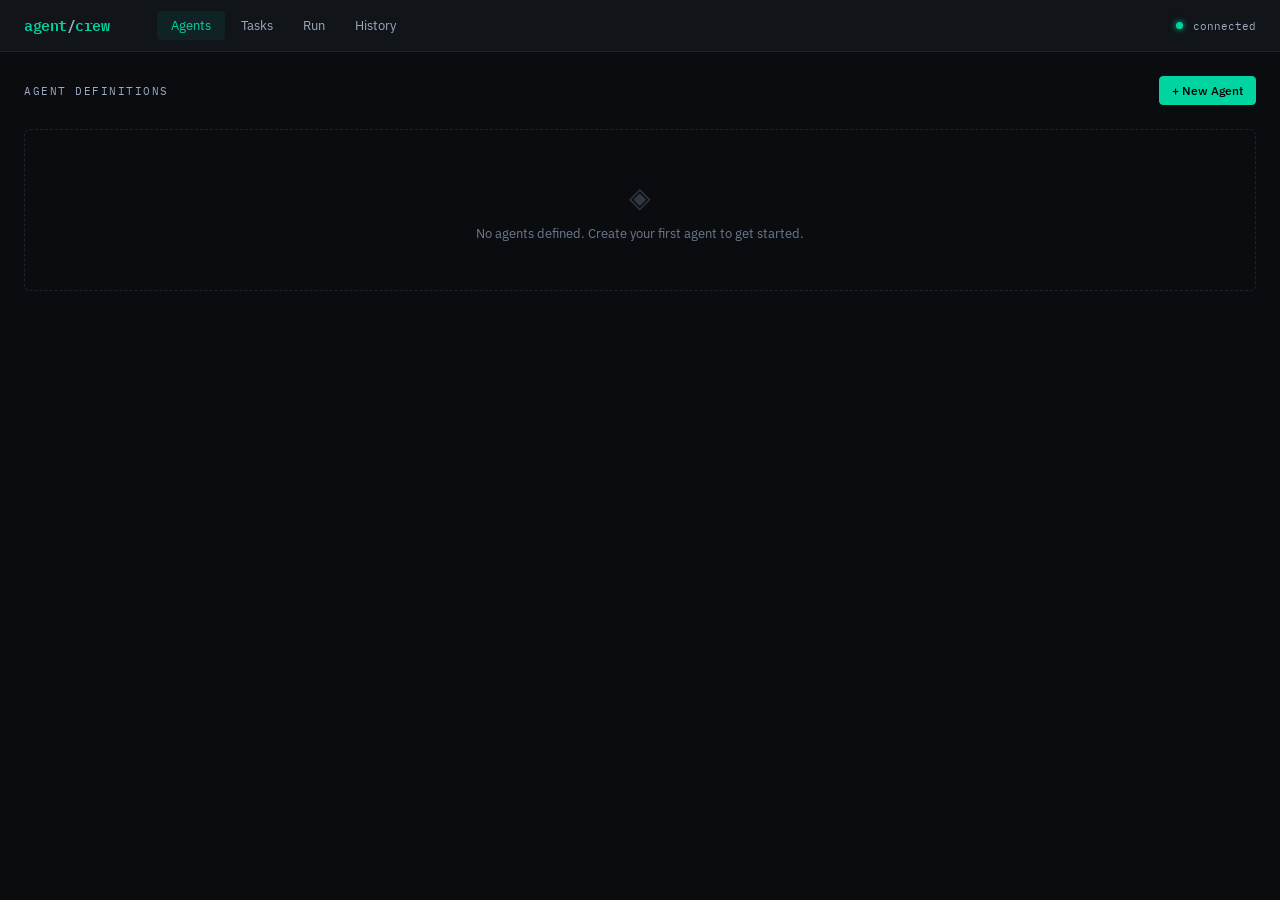
==== frontend/index.html @ 7be00aa1 "Updated process to use orchestrator" ====
<!DOCTYPE html>
<html lang="en">
<head>
<meta charset="UTF-8" />
<meta name="viewport" content="width=device-width, initial-scale=1.0"/>
<title>AgentCrew</title>
<link rel="preconnect" href="https://fonts.googleapis.com">
<link href="https://fonts.googleapis.com/css2?family=IBM+Plex+Mono:wght@400;500;600&family=IBM+Plex+Sans:wght@300;400;500;600&display=swap" rel="stylesheet">
<style>
  :root {
            --bg: #0a0c0f;
    --bg2:      #111419;
    --bg3:      #181c23;
    --border:   #1e242e;
    --border2:  #2a3040;
    --text:     #c8d0dc;
    --text2:    #9baac0;
    --text3:    #6b7a90;
    --accent:   #00d4a0;
    --accent2:  #007a5c;
    --amber:    #f5a623;
    --red:      #e05454;
    --blue:     #4a9eff;
    --mono:     'IBM Plex Mono', monospace;
    --sans:     'IBM Plex Sans', sans-serif;
  }

  * { box-sizing: border-box; margin: 0; padding: 0; }

  body {
    background: var(--bg);
    color: var(--text);
    font-family: var(--sans);
    font-size: 14px;
    min-height: 100vh;
    display: flex;
    flex-direction: column;
  }

  /* ── Header ── */
  header {
    display: flex;
    align-items: center;
    gap: 16px;
    padding: 0 24px;
    height: 52px;
    border-bottom: 1px solid var(--border);
    background: var(--bg2);
    flex-shrink: 0;
  }

  .logo {
    font-family: var(--mono);
    font-size: 15px;
    font-weight: 600;
    color: var(--accent);
    letter-spacing: -0.5px;
  }

  .logo span { color: var(--text2); }

  nav { display: flex; gap: 2px; margin-left: 32px; }

  nav button {
    background: none;
    border: none;
    padding: 6px 14px;
    font-family: var(--sans);
    font-size: 13px;
    color: var(--text2);
    cursor: pointer;
    border-radius: 4px;
    transition: all 0.15s;
  }

  nav button:hover { color: var(--text); background: var(--bg3); }
  nav button.active { color: var(--accent); background: rgba(0,212,160,0.08); }

  .header-right { margin-left: auto; display: flex; align-items: center; gap: 10px; }

  .status-dot {
    width: 7px; height: 7px;
    border-radius: 50%;
    background: var(--accent);
    box-shadow: 0 0 6px var(--accent);
  }

  .api-status { font-family: var(--mono); font-size: 11px; color: var(--text2); }

  /* ── Layout ── */
  main {
    flex: 1;
    display: flex;
    overflow: hidden;
  }

  .panel {
    flex: 1;
    overflow-y: auto;
    padding: 24px;
    display: none;
    flex-direction: column;
    gap: 20px;
  }

  .panel.active { display: flex; }

  /* ── Section headers ── */
  .section-header {
    display: flex;
    align-items: center;
    justify-content: space-between;
    margin-bottom: 4px;
  }

  .section-title {
    font-family: var(--mono);
    font-size: 11px;
    letter-spacing: 1.5px;
    text-transform: uppercase;
    color: var(--text2);
  }

  /* ── Cards ── */
  .card {
    background: var(--bg2);
    border: 1px solid var(--border);
    border-radius: 6px;
    overflow: hidden;
    transition: border-color 0.15s;
  }

  .card:hover { border-color: var(--border2); }

  .card-header {
    display: flex;
    align-items: center;
    padding: 14px 16px;
    gap: 12px;
    border-bottom: 1px solid var(--border);
    background: var(--bg3);
  }

  .card-icon {
    width: 28px; height: 28px;
    border-radius: 4px;
    display: flex; align-items: center; justify-content: center;
    font-size: 13px;
    flex-shrink: 0;
  }

  .card-icon.green { background: rgba(0,212,160,0.1); color: var(--accent); }
  .card-icon.amber { background: rgba(245,166,35,0.1); color: var(--amber); }
  .card-icon.blue  { background: rgba(74,158,255,0.1); color: var(--blue); }

  .card-name {
    font-weight: 500;
    font-size: 14px;
  }

  .card-role {
    font-family: var(--mono);
    font-size: 11px;
    color: var(--text2);
    margin-left: auto;
    background: var(--bg);
    padding: 2px 8px;
    border-radius: 3px;
    border: 1px solid var(--border);
  }

  .card-body { padding: 14px 16px; }

  .field-row {
    display: flex;
    flex-direction: column;
    gap: 4px;
    margin-bottom: 12px;
  }

  .field-row:last-child { margin-bottom: 0; }

  .field-label {
    font-family: var(--mono);
    font-size: 10px;
    letter-spacing: 1px;
    text-transform: uppercase;
    color: var(--text3);
  }

  .field-value {
    color: var(--text2);
    font-size: 13px;
    line-height: 1.5;
  }

  .card-actions {
    display: flex;
    gap: 8px;
    padding: 10px 16px;
    border-top: 1px solid var(--border);
    background: var(--bg);
  }

  /* ── Buttons ── */
  .btn {
    font-family: var(--sans);
    font-size: 12px;
    font-weight: 500;
    padding: 6px 12px;
    border-radius: 4px;
    border: 1px solid transparent;
    cursor: pointer;
    transition: all 0.15s;
    display: flex; align-items: center; gap: 6px;
  }

  .btn-primary {
    background: var(--accent);
    color: #000;
    border-color: var(--accent);
  }

  .btn-primary:hover { background: #00f0b8; border-color: #00f0b8; }

  .btn-ghost {
    background: none;
    color: var(--text2);
    border-color: var(--border2);
  }

  .btn-ghost:hover { color: var(--text); border-color: var(--text3); background: var(--bg3); }

  .btn-danger {
    background: none;
    color: var(--red);
    border-color: transparent;
  }

  .btn-danger:hover { background: rgba(224,84,84,0.1); border-color: var(--red); }

  .btn-run {
    background: linear-gradient(135deg, var(--accent), var(--blue));
    color: #000;
    border: none;
    font-weight: 600;
    font-size: 13px;
    padding: 8px 20px;
  }

  .btn-run:hover { opacity: 0.9; transform: translateY(-1px); box-shadow: 0 4px 16px rgba(0,212,160,0.3); }

  /* ── Modal ── */
  .modal-overlay {
    display: none;
    position: fixed;
    inset: 0;
    background: rgba(0,0,0,0.7);
    z-index: 100;
    align-items: center;
    justify-content: center;
    backdrop-filter: blur(2px);
  }

  .modal-overlay.open { display: flex; }

  .modal {
    background: var(--bg2);
    border: 1px solid var(--border2);
    border-radius: 8px;
    width: 520px;
    max-height: 85vh;
    overflow-y: auto;
    box-shadow: 0 24px 64px rgba(0,0,0,0.6);
    animation: modal-in 0.15s ease;
  }

  @keyframes modal-in {
    from { opacity: 0; transform: translateY(-12px) scale(0.98); }
    to   { opacity: 1; transform: none; }
  }

  .modal-header {
    display: flex; align-items: center; justify-content: space-between;
    padding: 16px 20px;
    border-bottom: 1px solid var(--border);
  }

  .modal-title {
    font-family: var(--mono);
    font-size: 13px;
    font-weight: 600;
    color: var(--accent);
  }

  .modal-close {
    background: none; border: none;
    color: var(--text2); cursor: pointer;
    font-size: 18px; padding: 2px 6px;
    border-radius: 3px; transition: all 0.1s;
  }

  .modal-close:hover { color: var(--text); background: var(--bg3); }

  .modal-body { padding: 20px; display: flex; flex-direction: column; gap: 14px; }

  .modal-footer {
    display: flex; gap: 8px; justify-content: flex-end;
    padding: 14px 20px;
    border-top: 1px solid var(--border);
    background: var(--bg);
  }

  /* ── Form inputs ── */
  .form-group { display: flex; flex-direction: column; gap: 6px; }

  .form-label {
    font-family: var(--mono);
    font-size: 10px;
    letter-spacing: 1px;
    text-transform: uppercase;
    color: var(--text2);
  }

  .form-input, .form-textarea, .form-select {
    background: var(--bg);
    border: 1px solid var(--border2);
    border-radius: 4px;
    padding: 8px 10px;
    color: var(--text);
    font-family: var(--sans);
    font-size: 13px;
    transition: border-color 0.15s;
    outline: none;
  }

  .form-input:focus, .form-textarea:focus, .form-select:focus {
    border-color: var(--accent2);
    box-shadow: 0 0 0 2px rgba(0,212,160,0.1);
  }

  .form-textarea { resize: vertical; min-height: 80px; line-height: 1.5; }

  .form-select option { background: var(--bg2); }

  /* ── Empty state ── */
  .empty {
    text-align: center;
    padding: 48px 24px;
    color: var(--text3);
    font-size: 13px;
    border: 1px dashed var(--border);
    border-radius: 6px;
  }

  .empty-icon { font-size: 28px; margin-bottom: 10px; opacity: 0.4; }

  /* ── Run panel ── */
  .run-config {
    background: var(--bg2);
    border: 1px solid var(--border);
    border-radius: 6px;
    padding: 20px;
  }

  .task-queue { display: flex; flex-direction: column; gap: 8px; margin: 14px 0; }

  .task-queue-item {
    display: flex; align-items: center; gap: 10px;
    padding: 10px 12px;
    background: var(--bg3);
    border: 1px solid var(--border);
    border-radius: 5px;
    cursor: pointer;
    transition: all 0.15s;
    user-select: none;
  }

  .task-queue-item:hover { border-color: var(--border2); }
  .task-queue-item.selected { border-color: var(--accent2); background: rgba(0,212,160,0.05); }

  .task-checkbox {
    width: 16px; height: 16px;
    border: 1px solid var(--border2);
    border-radius: 3px;
    flex-shrink: 0;
    display: flex; align-items: center; justify-content: center;
    font-size: 10px;
    transition: all 0.15s;
  }

  .task-queue-item.selected .task-checkbox {
    background: var(--accent);
    border-color: var(--accent);
    color: #000;
  }

  .task-queue-desc { flex: 1; font-size: 13px; }
  .task-queue-agent { font-family: var(--mono); font-size: 11px; color: var(--text2); }

  /* ── Results ── */
  .run-results { display: flex; flex-direction: column; gap: 12px; }

  .result-card {
    background: var(--bg2);
    border: 1px solid var(--border);
    border-radius: 6px;
    overflow: hidden;
  }

  .result-header {
    display: flex; align-items: center; gap: 10px;
    padding: 10px 14px;
    background: var(--bg3);
    border-bottom: 1px solid var(--border);
  }

  .result-status {
    font-family: var(--mono);
    font-size: 11px;
    padding: 2px 8px;
    border-radius: 3px;
  }

  .status-complete { background: rgba(0,212,160,0.1); color: var(--accent); border: 1px solid var(--accent2); }
  .status-running  { background: rgba(245,166,35,0.1); color: var(--amber); border: 1px solid rgba(245,166,35,0.3); }
  .status-failed   { background: rgba(224,84,84,0.1);  color: var(--red);   border: 1px solid rgba(224,84,84,0.3); }
  .status-pending  { background: var(--bg); color: var(--text3); border: 1px solid var(--border); }

  .result-body {
    padding: 14px;
    font-family: var(--mono);
    font-size: 12px;
    line-height: 1.7;
    color: var(--text2);
    white-space: pre-wrap;
    max-height: 300px;
    overflow-y: auto;
    background: var(--bg);
  }

  /* ── Spinner ── */
  @keyframes spin { to { transform: rotate(360deg); } }
  .spinner {
    width: 14px; height: 14px;
    border: 2px solid var(--border2);
    border-top-color: var(--amber);
    border-radius: 50%;
    animation: spin 0.8s linear infinite;
  }

  /* ── Scrollbar ── */
  ::-webkit-scrollbar { width: 6px; }
  ::-webkit-scrollbar-track { background: transparent; }
  ::-webkit-scrollbar-thumb { background: var(--border2); border-radius: 3px; }
  ::-webkit-scrollbar-thumb:hover { background: var(--text3); }

  /* ── Toast ── */
  #toast {
    position: fixed;
    bottom: 24px; right: 24px;
    background: var(--bg3);
    border: 1px solid var(--border2);
    padding: 10px 16px;
    border-radius: 5px;
    font-size: 13px;
    opacity: 0;
    transform: translateY(8px);
    transition: all 0.2s;
    z-index: 200;
    pointer-events: none;
  }

  #toast.show { opacity: 1; transform: none; }
</style>
</head>
<body>

<header>
  <div class="logo">agent<span>/</span>crew</div>
  <nav>
    <button class="active" onclick="switchTab('agents')">Agents</button>
    <button onclick="switchTab('tasks')">Tasks</button>
    <button onclick="switchTab('run')">Run</button>
    <button onclick="switchTab('history')">History</button>
  </nav>
  <div class="header-right">
    <div class="status-dot"></div>
    <div class="api-status" id="apiStatus">connected</div>
  </div>
</header>

<main>

  <!-- ── AGENTS ── -->
  <div class="panel active" id="panel-agents">
    <div class="section-header">
      <div class="section-title">Agent Definitions</div>
      <button class="btn btn-primary" onclick="openAgentModal()">+ New Agent</button>
    </div>
    <div id="agentsList"></div>
  </div>

  <!-- ── TASKS ── -->
  <div class="panel" id="panel-tasks">
    <div class="section-header">
      <div class="section-title">Task Queue</div>
      <button class="btn btn-primary" onclick="openTaskModal()">+ New Task</button>
    </div>
    <div id="tasksList"></div>
  </div>

  <!-- ── RUN ── -->
  <div class="panel" id="panel-run">
    <div class="section-header">
      <div class="section-title">Execute Crew</div>
    </div>
    <div class="run-config">
      <div class="form-label" style="margin-bottom:10px">Select and order tasks to run</div>
      <div class="task-queue" id="runTaskList"></div>
      <div style="display:flex; gap:10px; align-items:center; margin-top:16px">
        <button class="btn btn-run" onclick="executeRun()">
          ▶ Run Crew
        </button>
        <span style="font-size:12px; color:var(--text2)" id="runTaskCount">0 tasks selected</span>
      </div>
    </div>
    <div>
      <div class="section-title" style="margin-bottom:12px">Live Output</div>
      <div class="run-results" id="runResults">
        <div class="empty">
          <div class="empty-icon">◎</div>
          No run in progress. Select tasks above and click Run.
        </div>
      </div>
    </div>
  </div>

  <!-- ── HISTORY ── -->
  <div class="panel" id="panel-history">
    <div class="section-header">
      <div class="section-title">Run History</div>
      <button class="btn btn-ghost" onclick="loadHistory()">↻ Refresh</button>
    </div>
    <div style="font-family:var(--mono); font-size:11px; color:var(--text3); padding:8px 12px; background:var(--bg2); border:1px solid var(--border); border-radius:4px; margin-bottom:16px">
      ◎ History is stored in <span style="color:var(--text2)">backend/data.json</span> — backend must be running on port 8000.
    </div>
    <div id="historyList"></div>
  </div>

</main>

<!-- ── Agent Modal ── -->
<div class="modal-overlay" id="agentModal">
  <div class="modal">
    <div class="modal-header">
      <div class="modal-title" id="agentModalTitle">// NEW_AGENT</div>
      <button class="modal-close" onclick="closeModal('agentModal')">×</button>
    </div>
    <div class="modal-body">
      <div class="form-group">
        <label class="form-label">Name</label>
        <input class="form-input" id="agentName" placeholder="e.g. Alex" />
      </div>
      <div class="form-group">
        <label class="form-label">Role</label>
        <input class="form-input" id="agentRole" placeholder="e.g. Senior Code Reviewer" />
      </div>
      <div class="form-group">
        <label class="form-label">Goal</label>
        <textarea class="form-textarea" id="agentGoal" placeholder="What is this agent trying to achieve?"></textarea>
      </div>
      <div class="form-group">
        <label class="form-label">Backstory</label>
        <textarea class="form-textarea" id="agentBackstory" placeholder="Background, expertise, personality of this agent..."></textarea>
      </div>
      <div class="form-group">
        <label class="form-label">Model</label>
        <select class="form-select" id="agentModel">
          <optgroup label="── Best for most agents ──">
            <option value="claude-sonnet-4-20250514">claude-sonnet-4  ★ Recommended — best balance of speed &amp; quality</option>
          </optgroup>
          <optgroup label="── High complexity tasks ──">
            <option value="claude-opus-4-20250514">claude-opus-4  — most capable, highest cost (~5× sonnet)</option>
          </optgroup>
          <optgroup label="── Routing / triage / cheap tasks ──">
            <option value="claude-haiku-4-5-20251001">claude-haiku-4.5  ★ Cheapest — great for simple or high-volume agents</option>
          </optgroup>
        </select>
        <div style="font-family:var(--mono); font-size:10px; color:var(--text3); margin-top:5px; line-height:1.6">
          💡 Tip: Use Haiku for routing/triage agents and Sonnet for reasoning agents to cut costs 40–60%.
        </div>
      </div>
    </div>
    <div class="modal-footer">
      <button class="btn btn-ghost" onclick="closeModal('agentModal')">Cancel</button>
      <button class="btn btn-primary" onclick="saveAgent()">Save Agent</button>
    </div>
  </div>
</div>

<!-- ── Task Modal ── -->
<div class="modal-overlay" id="taskModal">
  <div class="modal">
    <div class="modal-header">
      <div class="modal-title">// NEW_TASK</div>
      <button class="modal-close" onclick="closeModal('taskModal')">×</button>
    </div>
    <div class="modal-body">
      <div class="form-group">
        <label class="form-label">Assign to Agent</label>
        <select class="form-select" id="taskAgent"></select>
      </div>
      <div class="form-group">
        <label class="form-label">Task Description</label>
        <textarea class="form-textarea" id="taskDescription" style="min-height:120px"
          placeholder="Describe what this agent should do. Be specific — mention repo names, PR numbers, or any relevant context."></textarea>
      </div>
      <div class="form-group">
        <label class="form-label">Expected Output (optional)</label>
        <input class="form-input" id="taskExpected" placeholder="e.g. A review comment posted on the PR" />
      </div>
    </div>
    <div class="modal-footer">
      <button class="btn btn-ghost" onclick="closeModal('taskModal')">Cancel</button>
      <button class="btn btn-primary" onclick="saveTask()">Add Task</button>
    </div>
  </div>
</div>

<div id="toast"></div>

<script>
const API = 'http://localhost:8000';

let agents = [];
let tasks = [];
let editingAgentId = null;
let selectedRunTasks = new Set();

// ── Init ──────────────────────────────────────────────────────────────────────

async function init() {
  await Promise.all([loadAgents(), loadTasks()]);
  renderAgents();
  renderTasks();
  renderRunPanel();
}

// ── API helpers ───────────────────────────────────────────────────────────────

async function api(path, method = 'GET', body = null) {
  const opts = { method, headers: { 'Content-Type': 'application/json' } };
  if (body) opts.body = JSON.stringify(body);
  const r = await fetch(API + path, opts);
  if (!r.ok) throw new Error(await r.text());
  return r.json();
}

async function loadAgents() {
  try { agents = await api('/agents'); } catch(e) { agents = []; }
}

async function loadTasks() {
  try { tasks = await api('/tasks'); } catch(e) { tasks = []; }
}

// ── Tab switching ─────────────────────────────────────────────────────────────

function switchTab(tab) {
  document.querySelectorAll('.panel').forEach(p => p.classList.remove('active'));
  document.querySelectorAll('nav button').forEach(b => b.classList.remove('active'));
  document.getElementById('panel-' + tab).classList.add('active');
  event.target.classList.add('active');
  if (tab === 'run') renderRunPanel();
  if (tab === 'history') loadHistory();
}

// ── Agents ────────────────────────────────────────────────────────────────────

const ICONS = ['◈', '◇', '◉', '◎', '◆', '◐'];
const COLORS = ['green', 'amber', 'blue', 'green', 'amber', 'blue'];

function renderAgents() {
  const el = document.getElementById('agentsList');
  if (!agents.length) {
    el.innerHTML = `<div class="empty"><div class="empty-icon">◈</div>No agents defined. Create your first agent to get started.</div>`;
    return;
  }
  el.innerHTML = agents.map((a, i) => `
    <div class="card" style="margin-bottom:10px">
      <div class="card-header">
        <div class="card-icon ${COLORS[i % COLORS.length]}">${ICONS[i % ICONS.length]}</div>
        <div class="card-name">${esc(a.name)}</div>
        <div class="card-role">${esc(a.role)}</div>
      </div>
      <div class="card-body">
        <div class="field-row">
          <div class="field-label">Goal</div>
          <div class="field-value">${esc(a.goal)}</div>
        </div>
        <div class="field-row">
          <div class="field-label">Backstory</div>
          <div class="field-value">${esc(a.backstory)}</div>
        </div>
        <div class="field-row">
          <div class="field-label">Model</div>
          <div class="field-value" style="font-family:var(--mono); font-size:12px; color:var(--blue)">${esc(a.model)}</div>
        </div>
      </div>
      <div class="card-actions">
        <button class="btn btn-ghost" onclick="openAgentModal('${a.id}')">✎ Edit</button>
        <button class="btn btn-danger" onclick="deleteAgent('${a.id}')">✕ Delete</button>
      </div>
    </div>
  `).join('');
}

function openAgentModal(id = null) {
  editingAgentId = id;
  const modal = document.getElementById('agentModal');
  document.getElementById('agentModalTitle').textContent = id ? '// EDIT_AGENT' : '// NEW_AGENT';

  if (id) {
    const a = agents.find(x => x.id === id);
    document.getElementById('agentName').value = a.name;
    document.getElementById('agentRole').value = a.role;
    document.getElementById('agentGoal').value = a.goal;
    document.getElementById('agentBackstory').value = a.backstory;
    document.getElementById('agentModel').value = a.model;
  } else {
    ['agentName','agentRole','agentGoal','agentBackstory'].forEach(id => document.getElementById(id).value = '');
    document.getElementById('agentModel').value = 'claude-sonnet-4-20250514';
  }

  modal.classList.add('open');
}

async function saveAgent() {
  const data = {
    name: document.getElementById('agentName').value.trim(),
    role: document.getElementById('agentRole').value.trim(),
    goal: document.getElementById('agentGoal').value.trim(),
    backstory: document.getElementById('agentBackstory').value.trim(),
    model: document.getElementById('agentModel').value,
  };

  if (!data.name || !data.role) return toast('Name and role are required');

  try {
    if (editingAgentId) {
      await api('/agents/' + editingAgentId, 'PUT', data);
      toast('Agent updated');
    } else {
      await api('/agents', 'POST', data);
      toast('Agent created');
    }
    await loadAgents();
    renderAgents();
    closeModal('agentModal');
  } catch(e) { toast('Error: ' + e.message); }
}

async function deleteAgent(id) {
  if (!confirm('Delete this agent?')) return;
  await api('/agents/' + id, 'DELETE');
  await loadAgents();
  renderAgents();
  toast('Agent deleted');
}

// ── Tasks ─────────────────────────────────────────────────────────────────────

function renderTasks() {
  const el = document.getElementById('tasksList');
  if (!tasks.length) {
    el.innerHTML = `<div class="empty"><div class="empty-icon">◎</div>No tasks yet. Add a task and assign it to an agent.</div>`;
    return;
  }
  el.innerHTML = tasks.map(t => {
    const agent = agents.find(a => a.id === t.agent_id);
    const statusClass = `status-${t.status}`;
    return `
      <div class="card" style="margin-bottom:10px">
        <div class="card-header">
          <div class="card-icon amber">◎</div>
          <div style="flex:1; font-size:13px; line-height:1.4">${esc(t.description.slice(0, 80))}${t.description.length > 80 ? '…' : ''}</div>
          <div class="result-status ${statusClass}">${t.status}</div>
        </div>
        <div class="card-body">
          <div class="field-row">
            <div class="field-label">Assigned to</div>
            <div class="field-value">${agent ? esc(agent.name) + ' · ' + esc(agent.role) : '<span style="color:var(--red)">Unknown agent</span>'}</div>
          </div>
          ${t.expected_output ? `
          <div class="field-row">
            <div class="field-label">Expected output</div>
            <div class="field-value">${esc(t.expected_output)}</div>
          </div>` : ''}
          ${t.result ? `
          <div class="field-row">
            <div class="field-label">Last result</div>
            <div class="field-value" style="font-family:var(--mono); font-size:11px; color:var(--text2); max-height:80px; overflow:hidden">${esc(t.result.slice(0,300))}…</div>
          </div>` : ''}
        </div>
        <div class="card-actions">
          <button class="btn btn-danger" onclick="deleteTask('${t.id}')">✕ Remove</button>
        </div>
      </div>
    `;
  }).join('');
}

function openTaskModal() {
  const sel = document.getElementById('taskAgent');
  sel.innerHTML = agents.map(a => `<option value="${a.id}">${esc(a.name)} — ${esc(a.role)}</option>`).join('');
  if (!agents.length) return toast('Create at least one agent first');
  ['taskDescription','taskExpected'].forEach(id => document.getElementById(id).value = '');
  document.getElementById('taskModal').classList.add('open');
}

async function saveTask() {
  const data = {
    description: document.getElementById('taskDescription').value.trim(),
    agent_id: document.getElementById('taskAgent').value,
    expected_output: document.getElementById('taskExpected').value.trim(),
  };
  if (!data.description) return toast('Task description is required');

  try {
    await api('/tasks', 'POST', data);
    await loadTasks();
    renderTasks();
    closeModal('taskModal');
    toast('Task added');
  } catch(e) { toast('Error: ' + e.message); }
}

async function deleteTask(id) {
  await api('/tasks/' + id, 'DELETE');
  await loadTasks();
  renderTasks();
  selectedRunTasks.delete(id);
  renderRunPanel();
  toast('Task removed');
}

// ── Run ───────────────────────────────────────────────────────────────────────

function renderRunPanel() {
  const el = document.getElementById('runTaskList');
  if (!tasks.length) {
    el.innerHTML = `<div style="color:var(--text3); font-size:13px; padding:8px 0">No tasks defined. Go to the Tasks tab to add some.</div>`;
    updateRunCount();
    return;
  }
  el.innerHTML = tasks.map(t => {
    const agent = agents.find(a => a.id === t.agent_id);
    const sel = selectedRunTasks.has(t.id);
    return `
      <div class="task-queue-item ${sel ? 'selected' : ''}" onclick="toggleRunTask('${t.id}')">
        <div class="task-checkbox">${sel ? '✓' : ''}</div>
        <div class="task-queue-desc">${esc(t.description.slice(0, 70))}${t.description.length > 70 ? '…' : ''}</div>
        <div class="task-queue-agent">${agent ? esc(agent.name) : '?'}</div>
      </div>
    `;
  }).join('');
  updateRunCount();
}

function toggleRunTask(id) {
  if (selectedRunTasks.has(id)) selectedRunTasks.delete(id);
  else selectedRunTasks.add(id);
  renderRunPanel();
}

function updateRunCount() {
  document.getElementById('runTaskCount').textContent = `${selectedRunTasks.size} task${selectedRunTasks.size !== 1 ? 's' : ''} selected`;
}

async function executeRun() {
  const ids = [...selectedRunTasks];
  if (!ids.length) return toast('Select at least one task');

  const resultsEl = document.getElementById('runResults');
  resultsEl.innerHTML = ids.map(id => {
    const t = tasks.find(x => x.id === id);
    const agent = t ? agents.find(a => a.id === t.agent_id) : null;
    return `
      <div class="result-card" id="result-${id}">
        <div class="result-header">
          <div class="spinner"></div>
          <div style="font-size:13px">${t ? esc(t.description.slice(0,60)) : id}</div>
          <div style="margin-left:auto; font-family:var(--mono); font-size:11px; color:var(--text2)">${agent ? esc(agent.name) : ''}</div>
          <div class="result-status status-running">running</div>
        </div>
        <div class="result-body">Waiting for agent output...</div>
      </div>
    `;
  }).join('');

  try {
    const result = await api('/runs', 'POST', { task_ids: ids });
    for (const r of result.results) {
      updateResultCard(r);
    }
    await loadTasks();
    renderTasks();
    toast('Run complete');
  } catch(e) {
    resultsEl.innerHTML = `<div class="empty" style="color:var(--red)">Run failed: ${esc(e.message)}</div>`;
    toast('Run failed');
  }
}

function updateResultCard(result) {
  const card = document.getElementById('result-' + result.id);
  if (!card) return;
  const statusClass = `status-${result.status}`;
  card.querySelector('.result-header').innerHTML = `
    <div style="font-size:13px; flex:1">${esc((tasks.find(t=>t.id===result.id)||{description:result.id}).description.slice(0,60))}</div>
    <div class="result-status ${statusClass}">${result.status}</div>
  `;
  card.querySelector('.result-body').textContent = result.result || '(no output)';
}

// ── History ───────────────────────────────────────────────────────────────────

async function loadHistory() {
  try {
    const runs = await api('/runs');
    const el = document.getElementById('historyList');
    if (!runs.length) {
      el.innerHTML = `<div class="empty"><div class="empty-icon">◇</div>No runs yet.</div>`;
      return;
    }
    el.innerHTML = [...runs].reverse().map(run => `
      <div class="card" style="margin-bottom:12px">
        <div class="card-header">
          <div class="card-icon blue">◆</div>
          <div style="font-family:var(--mono); font-size:12px; color:var(--text2)">${run.id.slice(0,8)}</div>
          <div class="result-status status-${run.status}" style="margin-left:auto">${run.status}</div>
        </div>
        <div class="card-body">
          ${(run.results||[]).map(r => `
            <div style="margin-bottom:10px; padding-bottom:10px; border-bottom:1px solid var(--border)">
              <div style="display:flex; gap:8px; align-items:center; margin-bottom:6px">
                <div class="result-status status-${r.status}">${r.status}</div>
                <div style="font-size:12px; color:var(--text2)">${esc(r.description ? r.description.slice(0,60) : r.id)}</div>
              </div>
              ${r.result ? `<div style="font-family:var(--mono); font-size:11px; color:var(--text3); white-space:pre-wrap; max-height:100px; overflow:hidden">${esc(r.result.slice(0,400))}</div>` : ''}
            </div>
          `).join('')}
        </div>
      </div>
    `).join('');
  } catch(e) {
    document.getElementById('historyList').innerHTML = `<div class="empty" style="color:var(--red)">Could not reach backend — is <span style="font-family:var(--mono)">uvicorn</span> running on port 8000?</div>`;
  }
}

// ── Utilities ─────────────────────────────────────────────────────────────────

function closeModal(id) {
  document.getElementById(id).classList.remove('open');
}

function esc(s) {
  return String(s||'').replace(/&/g,'&amp;').replace(/</g,'&lt;').replace(/>/g,'&gt;');
}

let toastTimer;
function toast(msg) {
  const el = document.getElementById('toast');
  el.textContent = msg;
  el.classList.add('show');
  clearTimeout(toastTimer);
  toastTimer = setTimeout(() => el.classList.remove('show'), 2500);
}

// close modals on overlay click
document.querySelectorAll('.modal-overlay').forEach(o =>
  o.addEventListener('click', e => { if (e.target === o) o.classList.remove('open'); })
);

init();
</script>
</body>
</html>
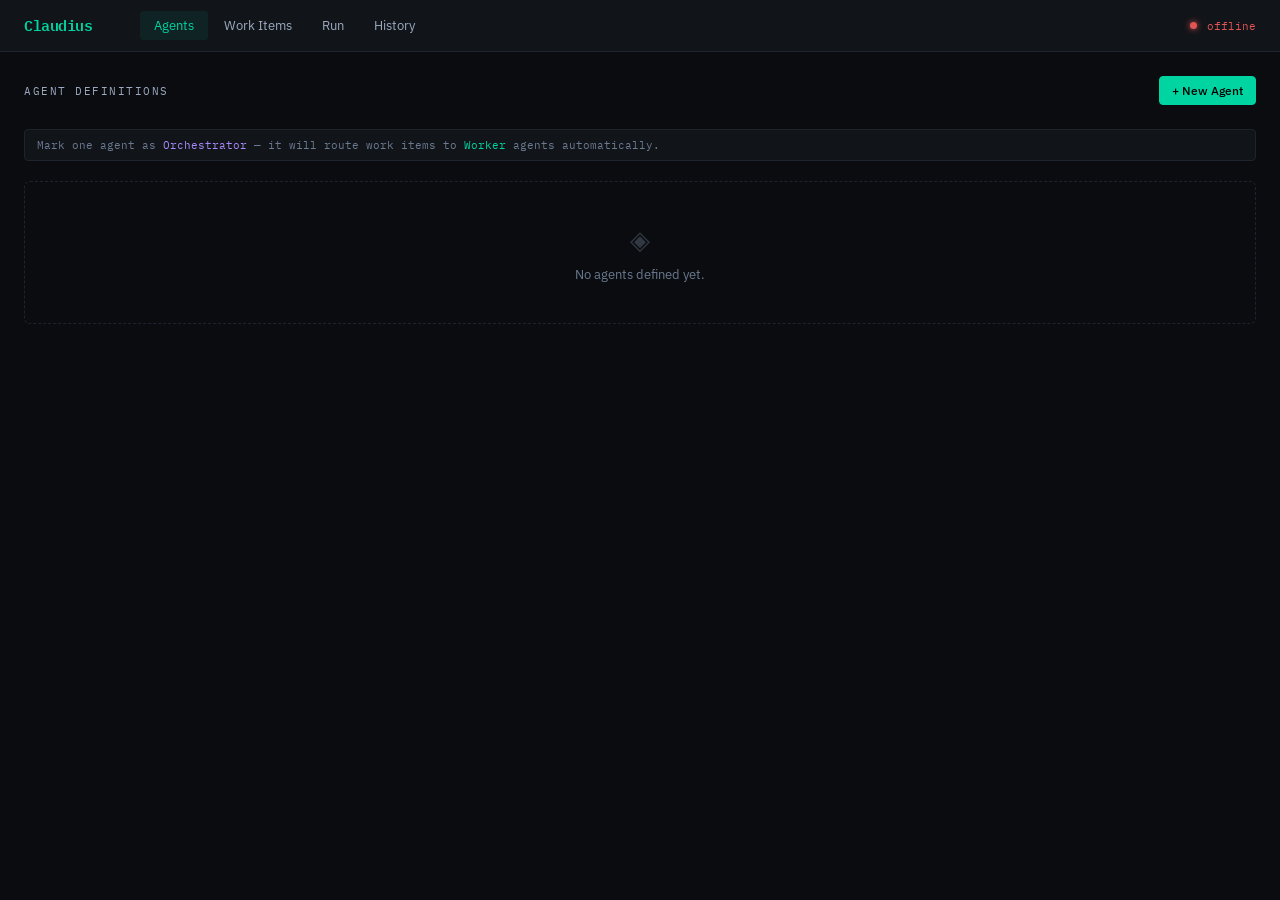
==== commit d717597d: "Orchestrator and status functionality." ====
--- a/frontend/index.html
+++ b/frontend/index.html
@@ -1,989 +1,1345 @@
 <!DOCTYPE html>
 <html lang="en">
 <head>
-<meta charset="UTF-8" />
-<meta name="viewport" content="width=device-width, initial-scale=1.0"/>
-<title>AgentCrew</title>
-<link rel="preconnect" href="https://fonts.googleapis.com">
-<link href="https://fonts.googleapis.com/css2?family=IBM+Plex+Mono:wght@400;500;600&family=IBM+Plex+Sans:wght@300;400;500;600&display=swap" rel="stylesheet">
-<style>
-  :root {
+    <meta charset="UTF-8" />
+    <meta name="viewport" content="width=device-width, initial-scale=1.0" />
+    <title>Cladius</title>
+    <link rel="preconnect" href="https://fonts.googleapis.com">
+    <link href="https://fonts.googleapis.com/css2?family=IBM+Plex+Mono:wght@400;500;600&family=IBM+Plex+Sans:wght@300;400;500;600&display=swap" rel="stylesheet">
+    <style>
+        :root {
             --bg: #0a0c0f;
-    --bg2:      #111419;
-    --bg3:      #181c23;
-    --border:   #1e242e;
-    --border2:  #2a3040;
-    --text:     #c8d0dc;
-    --text2:    #9baac0;
-    --text3:    #6b7a90;
-    --accent:   #00d4a0;
-    --accent2:  #007a5c;
-    --amber:    #f5a623;
-    --red:      #e05454;
-    --blue:     #4a9eff;
-    --mono:     'IBM Plex Mono', monospace;
-    --sans:     'IBM Plex Sans', sans-serif;
-  }
-
-  * { box-sizing: border-box; margin: 0; padding: 0; }
-
-  body {
-    background: var(--bg);
-    color: var(--text);
-    font-family: var(--sans);
-    font-size: 14px;
-    min-height: 100vh;
-    display: flex;
-    flex-direction: column;
-  }
-
-  /* ── Header ── */
-  header {
-    display: flex;
-    align-items: center;
-    gap: 16px;
-    padding: 0 24px;
-    height: 52px;
-    border-bottom: 1px solid var(--border);
-    background: var(--bg2);
-    flex-shrink: 0;
-  }
-
-  .logo {
-    font-family: var(--mono);
-    font-size: 15px;
-    font-weight: 600;
-    color: var(--accent);
-    letter-spacing: -0.5px;
-  }
-
-  .logo span { color: var(--text2); }
-
-  nav { display: flex; gap: 2px; margin-left: 32px; }
-
-  nav button {
-    background: none;
-    border: none;
-    padding: 6px 14px;
-    font-family: var(--sans);
-    font-size: 13px;
-    color: var(--text2);
-    cursor: pointer;
-    border-radius: 4px;
-    transition: all 0.15s;
-  }
-
-  nav button:hover { color: var(--text); background: var(--bg3); }
-  nav button.active { color: var(--accent); background: rgba(0,212,160,0.08); }
-
-  .header-right { margin-left: auto; display: flex; align-items: center; gap: 10px; }
-
-  .status-dot {
-    width: 7px; height: 7px;
-    border-radius: 50%;
-    background: var(--accent);
-    box-shadow: 0 0 6px var(--accent);
-  }
-
-  .api-status { font-family: var(--mono); font-size: 11px; color: var(--text2); }
-
-  /* ── Layout ── */
-  main {
-    flex: 1;
-    display: flex;
-    overflow: hidden;
-  }
-
-  .panel {
-    flex: 1;
-    overflow-y: auto;
-    padding: 24px;
-    display: none;
-    flex-direction: column;
-    gap: 20px;
-  }
-
-  .panel.active { display: flex; }
-
-  /* ── Section headers ── */
-  .section-header {
-    display: flex;
-    align-items: center;
-    justify-content: space-between;
-    margin-bottom: 4px;
-  }
-
-  .section-title {
-    font-family: var(--mono);
-    font-size: 11px;
-    letter-spacing: 1.5px;
-    text-transform: uppercase;
-    color: var(--text2);
-  }
-
-  /* ── Cards ── */
-  .card {
-    background: var(--bg2);
-    border: 1px solid var(--border);
-    border-radius: 6px;
-    overflow: hidden;
-    transition: border-color 0.15s;
-  }
-
-  .card:hover { border-color: var(--border2); }
-
-  .card-header {
-    display: flex;
-    align-items: center;
-    padding: 14px 16px;
-    gap: 12px;
-    border-bottom: 1px solid var(--border);
-    background: var(--bg3);
-  }
-
-  .card-icon {
-    width: 28px; height: 28px;
-    border-radius: 4px;
-    display: flex; align-items: center; justify-content: center;
-    font-size: 13px;
-    flex-shrink: 0;
-  }
-
-  .card-icon.green { background: rgba(0,212,160,0.1); color: var(--accent); }
-  .card-icon.amber { background: rgba(245,166,35,0.1); color: var(--amber); }
-  .card-icon.blue  { background: rgba(74,158,255,0.1); color: var(--blue); }
-
-  .card-name {
-    font-weight: 500;
-    font-size: 14px;
-  }
-
-  .card-role {
-    font-family: var(--mono);
-    font-size: 11px;
-    color: var(--text2);
-    margin-left: auto;
-    background: var(--bg);
-    padding: 2px 8px;
-    border-radius: 3px;
-    border: 1px solid var(--border);
-  }
-
-  .card-body { padding: 14px 16px; }
-
-  .field-row {
-    display: flex;
-    flex-direction: column;
-    gap: 4px;
-    margin-bottom: 12px;
-  }
-
-  .field-row:last-child { margin-bottom: 0; }
-
-  .field-label {
-    font-family: var(--mono);
-    font-size: 10px;
-    letter-spacing: 1px;
-    text-transform: uppercase;
-    color: var(--text3);
-  }
-
-  .field-value {
-    color: var(--text2);
-    font-size: 13px;
-    line-height: 1.5;
-  }
-
-  .card-actions {
-    display: flex;
-    gap: 8px;
-    padding: 10px 16px;
-    border-top: 1px solid var(--border);
-    background: var(--bg);
-  }
-
-  /* ── Buttons ── */
-  .btn {
-    font-family: var(--sans);
-    font-size: 12px;
-    font-weight: 500;
-    padding: 6px 12px;
-    border-radius: 4px;
-    border: 1px solid transparent;
-    cursor: pointer;
-    transition: all 0.15s;
-    display: flex; align-items: center; gap: 6px;
-  }
-
-  .btn-primary {
-    background: var(--accent);
-    color: #000;
-    border-color: var(--accent);
-  }
-
-  .btn-primary:hover { background: #00f0b8; border-color: #00f0b8; }
-
-  .btn-ghost {
-    background: none;
-    color: var(--text2);
-    border-color: var(--border2);
-  }
-
-  .btn-ghost:hover { color: var(--text); border-color: var(--text3); background: var(--bg3); }
-
-  .btn-danger {
-    background: none;
-    color: var(--red);
-    border-color: transparent;
-  }
-
-  .btn-danger:hover { background: rgba(224,84,84,0.1); border-color: var(--red); }
-
-  .btn-run {
-    background: linear-gradient(135deg, var(--accent), var(--blue));
-    color: #000;
-    border: none;
-    font-weight: 600;
-    font-size: 13px;
-    padding: 8px 20px;
-  }
-
-  .btn-run:hover { opacity: 0.9; transform: translateY(-1px); box-shadow: 0 4px 16px rgba(0,212,160,0.3); }
-
-  /* ── Modal ── */
-  .modal-overlay {
-    display: none;
-    position: fixed;
-    inset: 0;
-    background: rgba(0,0,0,0.7);
-    z-index: 100;
-    align-items: center;
-    justify-content: center;
-    backdrop-filter: blur(2px);
-  }
-
-  .modal-overlay.open { display: flex; }
-
-  .modal {
-    background: var(--bg2);
-    border: 1px solid var(--border2);
-    border-radius: 8px;
-    width: 520px;
-    max-height: 85vh;
-    overflow-y: auto;
-    box-shadow: 0 24px 64px rgba(0,0,0,0.6);
-    animation: modal-in 0.15s ease;
-  }
-
-  @keyframes modal-in {
-    from { opacity: 0; transform: translateY(-12px) scale(0.98); }
-    to   { opacity: 1; transform: none; }
-  }
-
-  .modal-header {
-    display: flex; align-items: center; justify-content: space-between;
-    padding: 16px 20px;
-    border-bottom: 1px solid var(--border);
-  }
-
-  .modal-title {
-    font-family: var(--mono);
-    font-size: 13px;
-    font-weight: 600;
-    color: var(--accent);
-  }
-
-  .modal-close {
-    background: none; border: none;
-    color: var(--text2); cursor: pointer;
-    font-size: 18px; padding: 2px 6px;
-    border-radius: 3px; transition: all 0.1s;
-  }
-
-  .modal-close:hover { color: var(--text); background: var(--bg3); }
-
-  .modal-body { padding: 20px; display: flex; flex-direction: column; gap: 14px; }
-
-  .modal-footer {
-    display: flex; gap: 8px; justify-content: flex-end;
-    padding: 14px 20px;
-    border-top: 1px solid var(--border);
-    background: var(--bg);
-  }
-
-  /* ── Form inputs ── */
-  .form-group { display: flex; flex-direction: column; gap: 6px; }
-
-  .form-label {
-    font-family: var(--mono);
-    font-size: 10px;
-    letter-spacing: 1px;
-    text-transform: uppercase;
-    color: var(--text2);
-  }
-
-  .form-input, .form-textarea, .form-select {
-    background: var(--bg);
-    border: 1px solid var(--border2);
-    border-radius: 4px;
-    padding: 8px 10px;
-    color: var(--text);
-    font-family: var(--sans);
-    font-size: 13px;
-    transition: border-color 0.15s;
-    outline: none;
-  }
-
-  .form-input:focus, .form-textarea:focus, .form-select:focus {
-    border-color: var(--accent2);
-    box-shadow: 0 0 0 2px rgba(0,212,160,0.1);
-  }
-
-  .form-textarea { resize: vertical; min-height: 80px; line-height: 1.5; }
-
-  .form-select option { background: var(--bg2); }
-
-  /* ── Empty state ── */
-  .empty {
-    text-align: center;
-    padding: 48px 24px;
-    color: var(--text3);
-    font-size: 13px;
-    border: 1px dashed var(--border);
-    border-radius: 6px;
-  }
-
-  .empty-icon { font-size: 28px; margin-bottom: 10px; opacity: 0.4; }
-
-  /* ── Run panel ── */
-  .run-config {
-    background: var(--bg2);
-    border: 1px solid var(--border);
-    border-radius: 6px;
-    padding: 20px;
-  }
-
-  .task-queue { display: flex; flex-direction: column; gap: 8px; margin: 14px 0; }
-
-  .task-queue-item {
-    display: flex; align-items: center; gap: 10px;
-    padding: 10px 12px;
-    background: var(--bg3);
-    border: 1px solid var(--border);
-    border-radius: 5px;
-    cursor: pointer;
-    transition: all 0.15s;
-    user-select: none;
-  }
-
-  .task-queue-item:hover { border-color: var(--border2); }
-  .task-queue-item.selected { border-color: var(--accent2); background: rgba(0,212,160,0.05); }
-
-  .task-checkbox {
-    width: 16px; height: 16px;
-    border: 1px solid var(--border2);
-    border-radius: 3px;
-    flex-shrink: 0;
-    display: flex; align-items: center; justify-content: center;
-    font-size: 10px;
-    transition: all 0.15s;
-  }
-
-  .task-queue-item.selected .task-checkbox {
-    background: var(--accent);
-    border-color: var(--accent);
-    color: #000;
-  }
-
-  .task-queue-desc { flex: 1; font-size: 13px; }
-  .task-queue-agent { font-family: var(--mono); font-size: 11px; color: var(--text2); }
-
-  /* ── Results ── */
-  .run-results { display: flex; flex-direction: column; gap: 12px; }
-
-  .result-card {
-    background: var(--bg2);
-    border: 1px solid var(--border);
-    border-radius: 6px;
-    overflow: hidden;
-  }
-
-  .result-header {
-    display: flex; align-items: center; gap: 10px;
-    padding: 10px 14px;
-    background: var(--bg3);
-    border-bottom: 1px solid var(--border);
-  }
-
-  .result-status {
-    font-family: var(--mono);
-    font-size: 11px;
-    padding: 2px 8px;
-    border-radius: 3px;
-  }
-
-  .status-complete { background: rgba(0,212,160,0.1); color: var(--accent); border: 1px solid var(--accent2); }
-  .status-running  { background: rgba(245,166,35,0.1); color: var(--amber); border: 1px solid rgba(245,166,35,0.3); }
-  .status-failed   { background: rgba(224,84,84,0.1);  color: var(--red);   border: 1px solid rgba(224,84,84,0.3); }
-  .status-pending  { background: var(--bg); color: var(--text3); border: 1px solid var(--border); }
-
-  .result-body {
-    padding: 14px;
-    font-family: var(--mono);
-    font-size: 12px;
-    line-height: 1.7;
-    color: var(--text2);
-    white-space: pre-wrap;
-    max-height: 300px;
-    overflow-y: auto;
-    background: var(--bg);
-  }
-
-  /* ── Spinner ── */
-  @keyframes spin { to { transform: rotate(360deg); } }
-  .spinner {
-    width: 14px; height: 14px;
-    border: 2px solid var(--border2);
-    border-top-color: var(--amber);
-    border-radius: 50%;
-    animation: spin 0.8s linear infinite;
-  }
-
-  /* ── Scrollbar ── */
-  ::-webkit-scrollbar { width: 6px; }
-  ::-webkit-scrollbar-track { background: transparent; }
-  ::-webkit-scrollbar-thumb { background: var(--border2); border-radius: 3px; }
-  ::-webkit-scrollbar-thumb:hover { background: var(--text3); }
-
-  /* ── Toast ── */
-  #toast {
-    position: fixed;
-    bottom: 24px; right: 24px;
-    background: var(--bg3);
-    border: 1px solid var(--border2);
-    padding: 10px 16px;
-    border-radius: 5px;
-    font-size: 13px;
-    opacity: 0;
-    transform: translateY(8px);
-    transition: all 0.2s;
-    z-index: 200;
-    pointer-events: none;
-  }
-
-  #toast.show { opacity: 1; transform: none; }
-</style>
+            --bg2: #111419;
+            --bg3: #181c23;
+            --border: #1e242e;
+            --border2: #2a3040;
+            --text: #c8d0dc;
+            --text2: #9baac0;
+            --text3: #6b7a90;
+            --accent: #00d4a0;
+            --accent2: #007a5c;
+            --amber: #f5a623;
+            --red: #e05454;
+            --blue: #4a9eff;
+            --purple: #a78bfa;
+            --mono: 'IBM Plex Mono', monospace;
+            --sans: 'IBM Plex Sans', sans-serif;
+        }
+
+        * {
+            box-sizing: border-box;
+            margin: 0;
+            padding: 0;
+        }
+
+        body {
+            background: var(--bg);
+            color: var(--text);
+            font-family: var(--sans);
+            font-size: 14px;
+            min-height: 100vh;
+            display: flex;
+            flex-direction: column;
+        }
+
+        /* Header */
+        header {
+            display: flex;
+            align-items: center;
+            gap: 16px;
+            padding: 0 24px;
+            height: 52px;
+            border-bottom: 1px solid var(--border);
+            background: var(--bg2);
+            flex-shrink: 0;
+        }
+
+        .logo {
+            font-family: var(--mono);
+            font-size: 15px;
+            font-weight: 600;
+            color: var(--accent);
+            letter-spacing: -0.5px;
+        }
+
+            .logo span {
+                color: var(--text2);
+            }
+
+        nav {
+            display: flex;
+            gap: 2px;
+            margin-left: 32px;
+        }
+
+            nav button {
+                background: none;
+                border: none;
+                padding: 6px 14px;
+                font-family: var(--sans);
+                font-size: 13px;
+                color: var(--text2);
+                cursor: pointer;
+                border-radius: 4px;
+                transition: all 0.15s;
+            }
+
+                nav button:hover {
+                    color: var(--text);
+                    background: var(--bg3);
+                }
+
+                nav button.active {
+                    color: var(--accent);
+                    background: rgba(0,212,160,0.08);
+                }
+
+        .header-right {
+            margin-left: auto;
+            display: flex;
+            align-items: center;
+            gap: 10px;
+        }
+
+        .status-dot {
+            width: 7px;
+            height: 7px;
+            border-radius: 50%;
+            background: var(--accent);
+            box-shadow: 0 0 6px var(--accent);
+            transition: all 0.3s;
+            cursor: default;
+        }
+
+            .status-dot.error {
+                background: var(--red);
+                box-shadow: 0 0 6px var(--red);
+            }
+
+            .status-dot.warn {
+                background: var(--amber);
+                box-shadow: 0 0 6px var(--amber);
+            }
+
+        .api-label {
+            font-family: var(--mono);
+            font-size: 11px;
+            color: var(--text2);
+        }
+
+        /* Layout */
+        main {
+            flex: 1;
+            overflow: hidden;
+        }
+
+        .panel {
+            height: calc(100vh - 52px);
+            overflow-y: auto;
+            padding: 24px;
+            display: none;
+            flex-direction: column;
+            gap: 20px;
+        }
+
+            .panel.active {
+                display: flex;
+            }
+
+        /* Section header */
+        .section-header {
+            display: flex;
+            align-items: center;
+            justify-content: space-between;
+            margin-bottom: 4px;
+        }
+
+        .section-title {
+            font-family: var(--mono);
+            font-size: 11px;
+            letter-spacing: 1.5px;
+            text-transform: uppercase;
+            color: var(--text2);
+        }
+
+        /* Cards */
+        .card {
+            background: var(--bg2);
+            border: 1px solid var(--border);
+            border-radius: 6px;
+            overflow: hidden;
+            transition: border-color 0.15s;
+            margin-bottom: 10px;
+        }
+
+            .card:hover {
+                border-color: var(--border2);
+            }
+
+        .card-header {
+            display: flex;
+            align-items: center;
+            padding: 12px 16px;
+            gap: 12px;
+            border-bottom: 1px solid var(--border);
+            background: var(--bg3);
+        }
+
+        .card-body {
+            padding: 14px 16px;
+        }
+
+        .card-actions {
+            display: flex;
+            gap: 8px;
+            padding: 10px 16px;
+            border-top: 1px solid var(--border);
+            background: var(--bg);
+        }
+
+        .card-icon {
+            width: 28px;
+            height: 28px;
+            border-radius: 4px;
+            display: flex;
+            align-items: center;
+            justify-content: center;
+            font-size: 13px;
+            flex-shrink: 0;
+        }
+
+        .icon-green {
+            background: rgba(0,212,160,0.1);
+            color: var(--accent);
+        }
+
+        .icon-amber {
+            background: rgba(245,166,35,0.1);
+            color: var(--amber);
+        }
+
+        .icon-blue {
+            background: rgba(74,158,255,0.1);
+            color: var(--blue);
+        }
+
+        .icon-purple {
+            background: rgba(167,139,250,0.1);
+            color: var(--purple);
+        }
+
+        .card-name {
+            font-weight: 500;
+            font-size: 14px;
+            flex: 1;
+        }
+
+        .badge {
+            font-family: var(--mono);
+            font-size: 10px;
+            padding: 2px 8px;
+            border-radius: 3px;
+            border: 1px solid;
+        }
+
+        .badge-orch {
+            color: var(--purple);
+            border-color: rgba(167,139,250,0.3);
+            background: rgba(167,139,250,0.08);
+        }
+
+        .badge-worker {
+            color: var(--text2);
+            border-color: var(--border);
+            background: var(--bg);
+        }
+
+        .badge-model {
+            color: var(--blue);
+            border-color: rgba(74,158,255,0.2);
+            background: rgba(74,158,255,0.05);
+        }
+
+        /* Fields */
+        .field-row {
+            display: flex;
+            flex-direction: column;
+            gap: 4px;
+            margin-bottom: 12px;
+        }
+
+            .field-row:last-child {
+                margin-bottom: 0;
+            }
+
+        .field-label {
+            font-family: var(--mono);
+            font-size: 10px;
+            letter-spacing: 1px;
+            text-transform: uppercase;
+            color: var(--text3);
+        }
+
+        .field-value {
+            color: var(--text2);
+            font-size: 13px;
+            line-height: 1.5;
+        }
+
+        /* Buttons */
+        .btn {
+            font-family: var(--sans);
+            font-size: 12px;
+            font-weight: 500;
+            padding: 6px 12px;
+            border-radius: 4px;
+            border: 1px solid transparent;
+            cursor: pointer;
+            transition: all 0.15s;
+            display: inline-flex;
+            align-items: center;
+            gap: 6px;
+        }
+
+        .btn-primary {
+            background: var(--accent);
+            color: #000;
+            border-color: var(--accent);
+        }
+
+            .btn-primary:hover {
+                background: #00f0b8;
+            }
+
+            .btn-primary:disabled {
+                opacity: 0.4;
+                cursor: not-allowed;
+            }
+
+        .btn-ghost {
+            background: none;
+            color: var(--text2);
+            border-color: var(--border2);
+        }
+
+            .btn-ghost:hover {
+                color: var(--text);
+                background: var(--bg3);
+            }
+
+        .btn-danger {
+            background: none;
+            color: var(--red);
+            border-color: transparent;
+        }
+
+            .btn-danger:hover {
+                background: rgba(224,84,84,0.1);
+                border-color: var(--red);
+            }
+
+        .btn-run {
+            background: linear-gradient(135deg, var(--accent), var(--blue));
+            color: #000;
+            border: none;
+            font-weight: 600;
+            font-size: 13px;
+            padding: 10px 24px;
+            border-radius: 5px;
+        }
+
+            .btn-run:hover:not(:disabled) {
+                opacity: 0.9;
+                transform: translateY(-1px);
+                box-shadow: 0 4px 16px rgba(0,212,160,0.3);
+            }
+
+            .btn-run:disabled {
+                opacity: 0.4;
+                cursor: not-allowed;
+                transform: none;
+            }
+
+        /* Modal */
+        .modal-overlay {
+            display: none;
+            position: fixed;
+            inset: 0;
+            background: rgba(0,0,0,0.7);
+            z-index: 100;
+            align-items: center;
+            justify-content: center;
+            backdrop-filter: blur(2px);
+        }
+
+            .modal-overlay.open {
+                display: flex;
+            }
+
+        .modal {
+            background: var(--bg2);
+            border: 1px solid var(--border2);
+            border-radius: 8px;
+            width: 540px;
+            max-height: 88vh;
+            overflow-y: auto;
+            box-shadow: 0 24px 64px rgba(0,0,0,0.6);
+            animation: modal-in 0.15s ease;
+        }
+
+        @keyframes modal-in {
+            from {
+                opacity: 0;
+                transform: translateY(-10px) scale(0.98);
+            }
+
+            to {
+                opacity: 1;
+                transform: none;
+            }
+        }
+
+        .modal-header {
+            display: flex;
+            align-items: center;
+            justify-content: space-between;
+            padding: 16px 20px;
+            border-bottom: 1px solid var(--border);
+        }
+
+        .modal-title {
+            font-family: var(--mono);
+            font-size: 13px;
+            font-weight: 600;
+            color: var(--accent);
+        }
+
+        .modal-close {
+            background: none;
+            border: none;
+            color: var(--text2);
+            cursor: pointer;
+            font-size: 18px;
+            padding: 2px 6px;
+            border-radius: 3px;
+        }
+
+            .modal-close:hover {
+                color: var(--text);
+                background: var(--bg3);
+            }
+
+        .modal-body {
+            padding: 20px;
+            display: flex;
+            flex-direction: column;
+            gap: 14px;
+        }
+
+        .modal-footer {
+            display: flex;
+            gap: 8px;
+            justify-content: flex-end;
+            padding: 14px 20px;
+            border-top: 1px solid var(--border);
+            background: var(--bg);
+        }
+
+        /* Forms */
+        .form-group {
+            display: flex;
+            flex-direction: column;
+            gap: 6px;
+        }
+
+        .form-label {
+            font-family: var(--mono);
+            font-size: 10px;
+            letter-spacing: 1px;
+            text-transform: uppercase;
+            color: var(--text2);
+        }
+
+        .form-hint {
+            font-size: 11px;
+            color: var(--text3);
+            line-height: 1.5;
+        }
+
+        .form-input, .form-textarea, .form-select {
+            background: var(--bg);
+            border: 1px solid var(--border2);
+            border-radius: 4px;
+            padding: 8px 10px;
+            color: var(--text);
+            font-family: var(--sans);
+            font-size: 13px;
+            transition: border-color 0.15s;
+            outline: none;
+            width: 100%;
+        }
+
+            .form-input:focus, .form-textarea:focus, .form-select:focus {
+                border-color: var(--accent2);
+                box-shadow: 0 0 0 2px rgba(0,212,160,0.1);
+            }
+
+        .form-textarea {
+            resize: vertical;
+            min-height: 80px;
+            line-height: 1.5;
+        }
+
+        .form-select option {
+            background: var(--bg2);
+        }
+
+        .toggle-row {
+            display: flex;
+            align-items: center;
+            gap: 12px;
+            padding: 10px 12px;
+            background: var(--bg);
+            border: 1px solid var(--border);
+            border-radius: 5px;
+            cursor: pointer;
+        }
+
+            .toggle-row:hover {
+                border-color: var(--border2);
+            }
+
+        .toggle {
+            width: 36px;
+            height: 20px;
+            border-radius: 10px;
+            background: var(--border2);
+            position: relative;
+            transition: background 0.2s;
+            flex-shrink: 0;
+        }
+
+            .toggle.on {
+                background: var(--accent);
+            }
+
+            .toggle::after {
+                content: '';
+                position: absolute;
+                top: 3px;
+                left: 3px;
+                width: 14px;
+                height: 14px;
+                border-radius: 50%;
+                background: #fff;
+                transition: transform 0.2s;
+            }
+
+            .toggle.on::after {
+                transform: translateX(16px);
+            }
+
+        .toggle-label {
+            font-size: 13px;
+            color: var(--text);
+        }
+
+        .toggle-sub {
+            font-size: 11px;
+            color: var(--text2);
+        }
+
+        /* Empty state */
+        .empty {
+            text-align: center;
+            padding: 40px 24px;
+            color: var(--text3);
+            font-size: 13px;
+            border: 1px dashed var(--border);
+            border-radius: 6px;
+        }
+
+        .empty-icon {
+            font-size: 26px;
+            margin-bottom: 10px;
+            opacity: 0.4;
+        }
+
+        /* Status badges */
+        .status {
+            font-family: var(--mono);
+            font-size: 10px;
+            padding: 2px 8px;
+            border-radius: 3px;
+            border: 1px solid;
+        }
+
+        .status-pending {
+            color: var(--text3);
+            border-color: var(--border);
+            background: var(--bg);
+        }
+
+        .status-running {
+            color: var(--amber);
+            border-color: rgba(245,166,35,0.3);
+            background: rgba(245,166,35,0.08);
+        }
+
+        .status-complete {
+            color: var(--accent);
+            border-color: var(--accent2);
+            background: rgba(0,212,160,0.08);
+        }
+
+        .status-failed {
+            color: var(--red);
+            border-color: rgba(224,84,84,0.3);
+            background: rgba(224,84,84,0.08);
+        }
+
+        /* Run panel */
+        .run-form {
+            background: var(--bg2);
+            border: 1px solid var(--border);
+            border-radius: 6px;
+            padding: 20px;
+            display: flex;
+            flex-direction: column;
+            gap: 14px;
+        }
+
+        .run-selects {
+            display: grid;
+            grid-template-columns: 1fr 1fr;
+            gap: 12px;
+        }
+
+        /* Log stream */
+        .log-stream {
+            background: var(--bg);
+            border: 1px solid var(--border);
+            border-radius: 6px;
+            overflow: hidden;
+        }
+
+        .log-header {
+            display: flex;
+            align-items: center;
+            justify-content: space-between;
+            padding: 10px 14px;
+            border-bottom: 1px solid var(--border);
+            background: var(--bg2);
+        }
+
+        .log-title {
+            font-family: var(--mono);
+            font-size: 11px;
+            color: var(--text2);
+            letter-spacing: 1px;
+        }
+
+        .log-body {
+            padding: 12px;
+            font-family: var(--mono);
+            font-size: 12px;
+            line-height: 1.8;
+            max-height: 480px;
+            overflow-y: auto;
+        }
+
+        .log-entry {
+            display: flex;
+            gap: 12px;
+            align-items: flex-start;
+            padding: 3px 0;
+            border-bottom: 1px solid rgba(255,255,255,0.02);
+        }
+
+        .log-ts {
+            color: var(--text3);
+            flex-shrink: 0;
+            font-size: 10px;
+            padding-top: 2px;
+        }
+
+        .log-kind {
+            flex-shrink: 0;
+            width: 110px;
+            font-size: 10px;
+            padding-top: 2px;
+        }
+
+        .log-msg {
+            color: var(--text2);
+            flex: 1;
+        }
+
+        .log-data {
+            color: var(--text3);
+            font-size: 10px;
+            margin-top: 2px;
+            line-height: 1.5;
+        }
+
+        .kind-run_start {
+            color: var(--accent);
+        }
+
+        .kind-decision {
+            color: var(--blue);
+        }
+
+        .kind-agent_start {
+            color: var(--amber);
+        }
+
+        .kind-agent_complete {
+            color: var(--accent);
+        }
+
+        .kind-tool_call {
+            color: var(--purple);
+        }
+
+        .kind-tool_result {
+            color: rgba(167,139,250,0.6);
+        }
+
+        .kind-run_complete {
+            color: var(--accent);
+            font-weight: 600;
+        }
+
+        .kind-error {
+            color: var(--red);
+        }
+
+        .kind-warn {
+            color: var(--amber);
+        }
+
+        /* History */
+        .run-card-logs {
+            padding: 12px 16px;
+            font-family: var(--mono);
+            font-size: 11px;
+            background: var(--bg);
+            border-top: 1px solid var(--border);
+            max-height: 280px;
+            overflow-y: auto;
+        }
+
+        /* Spinner */
+        @keyframes spin {
+            to {
+                transform: rotate(360deg);
+            }
+        }
+
+        .spinner {
+            width: 12px;
+            height: 12px;
+            border: 2px solid var(--border2);
+            border-top-color: var(--amber);
+            border-radius: 50%;
+            animation: spin 0.7s linear infinite;
+            display: inline-block;
+        }
+
+        /* Toast */
+        #toast {
+            position: fixed;
+            bottom: 24px;
+            right: 24px;
+            background: var(--bg3);
+            border: 1px solid var(--border2);
+            padding: 10px 16px;
+            border-radius: 5px;
+            font-size: 13px;
+            opacity: 0;
+            transform: translateY(8px);
+            transition: all 0.2s;
+            z-index: 200;
+            pointer-events: none;
+        }
+
+            #toast.show {
+                opacity: 1;
+                transform: none;
+            }
+
+        ::-webkit-scrollbar {
+            width: 5px;
+        }
+
+        ::-webkit-scrollbar-track {
+            background: transparent;
+        }
+
+        ::-webkit-scrollbar-thumb {
+            background: var(--border2);
+            border-radius: 3px;
+        }
+    </style>
 </head>
 <body>
 
-<header>
-  <div class="logo">agent<span>/</span>crew</div>
-  <nav>
-    <button class="active" onclick="switchTab('agents')">Agents</button>
-    <button onclick="switchTab('tasks')">Tasks</button>
-    <button onclick="switchTab('run')">Run</button>
-    <button onclick="switchTab('history')">History</button>
-  </nav>
-  <div class="header-right">
-    <div class="status-dot"></div>
-    <div class="api-status" id="apiStatus">connected</div>
-  </div>
-</header>
-
-<main>
-
-  <!-- ── AGENTS ── -->
-  <div class="panel active" id="panel-agents">
-    <div class="section-header">
-      <div class="section-title">Agent Definitions</div>
-      <button class="btn btn-primary" onclick="openAgentModal()">+ New Agent</button>
+    <header>
+        <div class="logo">Claudius</div>
+        <nav>
+            <button class="active" onclick="switchTab('agents', this)">Agents</button>
+            <button onclick="switchTab('workitems', this)">Work Items</button>
+            <button onclick="switchTab('run', this)">Run</button>
+            <button onclick="switchTab('history', this)">History</button>
+        </nav>
+        <div class="header-right">
+            <div id="statusDot" class="status-dot" title="Checking..."></div>
+            <div class="api-label" id="statusLabel">checking...</div>
+        </div>
+    </header>
+
+    <main>
+
+        <!-- AGENTS -->
+        <div class="panel active" id="panel-agents">
+            <div class="section-header">
+                <div class="section-title">Agent Definitions</div>
+                <button class="btn btn-primary" onclick="openAgentModal()">+ New Agent</button>
+            </div>
+            <div style="font-family:var(--mono); font-size:11px; color:var(--text3); padding:8px 12px; background:var(--bg2); border:1px solid var(--border); border-radius:4px;">
+                Mark one agent as <span style="color:var(--purple)">Orchestrator</span> — it will route work items to <span style="color:var(--accent)">Worker</span> agents automatically.
+            </div>
+            <div id="agentsList"></div>
+        </div>
+
+        <!-- WORK ITEMS -->
+        <div class="panel" id="panel-workitems">
+            <div class="section-header">
+                <div class="section-title">Work Items</div>
+                <button class="btn btn-primary" onclick="openWorkItemModal()">+ New Work Item</button>
+            </div>
+            <div style="font-family:var(--mono); font-size:11px; color:var(--text3); padding:8px 12px; background:var(--bg2); border:1px solid var(--border); border-radius:4px;">
+                Describe what needs to be done in plain language. The orchestrator will figure out who does what.
+            </div>
+            <div id="workItemsList"></div>
+        </div>
+
+        <!-- RUN -->
+        <div class="panel" id="panel-run">
+            <div class="section-header">
+                <div class="section-title">Execute</div>
+            </div>
+            <div class="run-form">
+                <div class="run-selects">
+                    <div class="form-group">
+                        <label class="form-label">Work Item</label>
+                        <select class="form-select" id="runWorkItem"></select>
+                    </div>
+                    <div class="form-group">
+                        <label class="form-label">Orchestrator</label>
+                        <select class="form-select" id="runOrchestrator"></select>
+                    </div>
+                </div>
+                <div>
+                    <button class="btn btn-run" id="runBtn" onclick="executeRun()">▶ Run</button>
+                </div>
+            </div>
+
+            <div class="log-stream" id="liveLog" style="display:none">
+                <div class="log-header">
+                    <div class="log-title">LIVE OUTPUT</div>
+                    <div id="liveLogStatus" style="font-family:var(--mono); font-size:11px; color:var(--amber)">
+                        <span class="spinner"></span> running
+                    </div>
+                </div>
+                <div class="log-body" id="liveLogBody"></div>
+            </div>
+        </div>
+
+        <!-- HISTORY -->
+        <div class="panel" id="panel-history">
+            <div class="section-header">
+                <div class="section-title">Run History</div>
+                <button class="btn btn-ghost" onclick="loadHistory()">↻ Refresh</button>
+            </div>
+            <div style="font-family:var(--mono); font-size:11px; color:var(--text3); padding:8px 12px; background:var(--bg2); border:1px solid var(--border); border-radius:4px; margin-bottom:4px;">
+                ◎ Stored in <span style="color:var(--text2)">backend/data.json</span> — backend must be running on port 8000
+            </div>
+            <div id="historyList"></div>
+        </div>
+
+    </main>
+
+    <!-- Agent Modal -->
+    <div class="modal-overlay" id="agentModal">
+        <div class="modal">
+            <div class="modal-header">
+                <div class="modal-title" id="agentModalTitle">// NEW_AGENT</div>
+                <button class="modal-close" onclick="closeModal('agentModal')">×</button>
+            </div>
+            <div class="modal-body">
+                <div class="form-group">
+                    <label class="form-label">Name</label>
+                    <input class="form-input" id="agentName" placeholder="e.g. Alex" />
+                </div>
+                <div class="form-group">
+                    <label class="form-label">Role</label>
+                    <input class="form-input" id="agentRole" placeholder="e.g. Senior Code Reviewer" />
+                </div>
+                <div class="form-group">
+                    <label class="form-label">Goal</label>
+                    <textarea class="form-textarea" id="agentGoal" placeholder="What is this agent trying to achieve?"></textarea>
+                </div>
+                <div class="form-group">
+                    <label class="form-label">Backstory</label>
+                    <textarea class="form-textarea" id="agentBackstory" placeholder="Background, expertise, personality..."></textarea>
+                </div>
+                <div class="form-group">
+                    <label class="form-label">Model</label>
+                    <select class="form-select" id="agentModel">
+                        <optgroup label="── Best for most agents ──">
+                            <option value="claude-sonnet-4-20250514">claude-sonnet-4  ★ Recommended</option>
+                        </optgroup>
+                        <optgroup label="── High complexity / orchestrators ──">
+                            <option value="claude-opus-4-20250514">claude-opus-4  — most capable (~5× cost)</option>
+                        </optgroup>
+                        <optgroup label="── Simple / high-volume workers ──">
+                            <option value="claude-haiku-4-5-20251001">claude-haiku-4.5  ★ Cheapest</option>
+                        </optgroup>
+                    </select>
+                    <div class="form-hint">Tip: Use Haiku for simple workers, Sonnet for reasoning, Opus for orchestrators on complex projects.</div>
+                </div>
+                <div class="form-group">
+                    <label class="form-label">Type</label>
+                    <div class="toggle-row" onclick="toggleOrchestrator()">
+                        <div class="toggle" id="orchToggle"></div>
+                        <div>
+                            <div class="toggle-label" id="orchToggleLabel">Worker agent</div>
+                            <div class="toggle-sub">Routes to workers and delegates tasks to them</div>
+                        </div>
+                    </div>
+                </div>
+            </div>
+            <div class="modal-footer">
+                <button class="btn btn-ghost" onclick="closeModal('agentModal')">Cancel</button>
+                <button class="btn btn-primary" onclick="saveAgent()">Save Agent</button>
+            </div>
+        </div>
     </div>
-    <div id="agentsList"></div>
-  </div>
-
-  <!-- ── TASKS ── -->
-  <div class="panel" id="panel-tasks">
-    <div class="section-header">
-      <div class="section-title">Task Queue</div>
-      <button class="btn btn-primary" onclick="openTaskModal()">+ New Task</button>
+
+    <!-- Work Item Modal -->
+    <div class="modal-overlay" id="workItemModal">
+        <div class="modal">
+            <div class="modal-header">
+                <div class="modal-title">// NEW_WORK_ITEM</div>
+                <button class="modal-close" onclick="closeModal('workItemModal')">×</button>
+            </div>
+            <div class="modal-body">
+                <div class="form-group">
+                    <label class="form-label">Description</label>
+                    <textarea class="form-textarea" id="workItemDesc" style="min-height:120px"
+                              placeholder="Describe what needs to be done. Be specific — include repo names, PR numbers, branch names, or any relevant context.&#10;&#10;e.g. Review PR #42 in myorg/myrepo, fix any issues found, then run the test suite and report results."></textarea>
+                    <div class="form-hint">The orchestrator will read this and decide which agents to involve and in what order.</div>
+                </div>
+            </div>
+            <div class="modal-footer">
+                <button class="btn btn-ghost" onclick="closeModal('workItemModal')">Cancel</button>
+                <button class="btn btn-primary" onclick="saveWorkItem()">Add Work Item</button>
+            </div>
+        </div>
     </div>
-    <div id="tasksList"></div>
-  </div>
-
-  <!-- ── RUN ── -->
-  <div class="panel" id="panel-run">
-    <div class="section-header">
-      <div class="section-title">Execute Crew</div>
-    </div>
-    <div class="run-config">
-      <div class="form-label" style="margin-bottom:10px">Select and order tasks to run</div>
-      <div class="task-queue" id="runTaskList"></div>
-      <div style="display:flex; gap:10px; align-items:center; margin-top:16px">
-        <button class="btn btn-run" onclick="executeRun()">
-          ▶ Run Crew
-        </button>
-        <span style="font-size:12px; color:var(--text2)" id="runTaskCount">0 tasks selected</span>
-      </div>
-    </div>
-    <div>
-      <div class="section-title" style="margin-bottom:12px">Live Output</div>
-      <div class="run-results" id="runResults">
-        <div class="empty">
-          <div class="empty-icon">◎</div>
-          No run in progress. Select tasks above and click Run.
+
+    <div id="toast"></div>
+
+    <script>
+        const API = 'http://localhost:8000';
+        let agents = [], workItems = [];
+        let editingAgentId = null;
+        let isOrchestrator = false;
+
+        async function init() {
+            await Promise.all([loadAgents(), loadWorkItems()]);
+            renderAgents();
+            renderWorkItems();
+        }
+
+        async function api(path, method = 'GET', body = null) {
+            const opts = { method, headers: { 'Content-Type': 'application/json' } };
+            if (body) opts.body = JSON.stringify(body);
+            const r = await fetch(API + path, opts);
+            if (!r.ok) throw new Error(await r.text());
+            return r.json();
+        }
+
+        async function loadAgents() {
+            try { agents = await api('/agents'); } catch { agents = []; }
+        }
+
+        async function loadWorkItems() {
+            try { workItems = await api('/work-items'); } catch { workItems = []; }
+        }
+
+        function switchTab(tab, btn) {
+            document.querySelectorAll('.panel').forEach(p => p.classList.remove('active'));
+            document.querySelectorAll('nav button').forEach(b => b.classList.remove('active'));
+            document.getElementById('panel-' + tab).classList.add('active');
+            btn.classList.add('active');
+            if (tab === 'run') renderRunPanel();
+            if (tab === 'history') loadHistory();
+        }
+
+        // ── Agents ────────────────────────────────────────────────────────────────────
+
+        function renderAgents() {
+            const el = document.getElementById('agentsList');
+            if (!agents.length) {
+                el.innerHTML = `<div class="empty"><div class="empty-icon">◈</div>No agents defined yet.</div>`;
+                return;
+            }
+            el.innerHTML = agents.map((a, i) => {
+                const isOrch = a.is_orchestrator;
+                const icons = ['◈', '◇', '◉', '◎', '◆', '◐'];
+                const iconCls = isOrch ? 'icon-purple' : ['icon-green', 'icon-amber', 'icon-blue'][i % 3];
+                return `
+        <div class="card">
+          <div class="card-header">
+            <div class="card-icon ${iconCls}">${icons[i % icons.length]}</div>
+            <div class="card-name">${esc(a.name)}</div>
+            <span class="badge ${isOrch ? 'badge-orch' : 'badge-worker'}">${isOrch ? 'orchestrator' : 'worker'}</span>
+            <span class="badge badge-model" style="margin-left:6px">${esc(modelShort(a.model))}</span>
+          </div>
+          <div class="card-body">
+            <div class="field-row">
+              <div class="field-label">Role</div>
+              <div class="field-value">${esc(a.role)}</div>
+            </div>
+            <div class="field-row">
+              <div class="field-label">Goal</div>
+              <div class="field-value">${esc(a.goal)}</div>
+            </div>
+            <div class="field-row">
+              <div class="field-label">Backstory</div>
+              <div class="field-value">${esc(a.backstory)}</div>
+            </div>
+          </div>
+          <div class="card-actions">
+            <button class="btn btn-ghost" onclick="openAgentModal('${a.id}')">✎ Edit</button>
+            <button class="btn btn-danger" onclick="deleteAgent('${a.id}')">✕ Delete</button>
+          </div>
+        </div>`;
+            }).join('');
+        }
+
+        function modelShort(m) {
+            if (m.includes('opus')) return 'opus-4';
+            if (m.includes('sonnet')) return 'sonnet-4';
+            if (m.includes('haiku')) return 'haiku-4.5';
+            return m;
+        }
+
+        function openAgentModal(id = null) {
+            editingAgentId = id;
+            isOrchestrator = false;
+            document.getElementById('agentModalTitle').textContent = id ? '// EDIT_AGENT' : '// NEW_AGENT';
+
+            if (id) {
+                const a = agents.find(x => x.id === id);
+                document.getElementById('agentName').value = a.name;
+                document.getElementById('agentRole').value = a.role;
+                document.getElementById('agentGoal').value = a.goal;
+                document.getElementById('agentBackstory').value = a.backstory;
+                document.getElementById('agentModel').value = a.model;
+                isOrchestrator = a.is_orchestrator;
+            } else {
+                ['agentName', 'agentRole', 'agentGoal', 'agentBackstory'].forEach(id => document.getElementById(id).value = '');
+                document.getElementById('agentModel').value = 'claude-sonnet-4-20250514';
+            }
+            updateOrchestratorToggle();
+            document.getElementById('agentModal').classList.add('open');
+        }
+
+        function toggleOrchestrator() {
+            isOrchestrator = !isOrchestrator;
+            updateOrchestratorToggle();
+        }
+
+        function updateOrchestratorToggle() {
+            const toggle = document.getElementById('orchToggle');
+            const label = document.getElementById('orchToggleLabel');
+            if (isOrchestrator) {
+                toggle.classList.add('on');
+                label.textContent = 'Orchestrator';
+                label.style.color = 'var(--purple)';
+            } else {
+                toggle.classList.remove('on');
+                label.textContent = 'Worker agent';
+                label.style.color = 'var(--text)';
+            }
+        }
+
+        async function saveAgent() {
+            const data = {
+                name: document.getElementById('agentName').value.trim(),
+                role: document.getElementById('agentRole').value.trim(),
+                goal: document.getElementById('agentGoal').value.trim(),
+                backstory: document.getElementById('agentBackstory').value.trim(),
+                model: document.getElementById('agentModel').value,
+                is_orchestrator: isOrchestrator,
+            };
+            if (!data.name || !data.role) return toast('Name and role are required');
+            try {
+                if (editingAgentId) {
+                    await api('/agents/' + editingAgentId, 'PUT', data);
+                    toast('Agent updated');
+                } else {
+                    await api('/agents', 'POST', data);
+                    toast('Agent created');
+                }
+                await loadAgents();
+                renderAgents();
+                closeModal('agentModal');
+            } catch (e) { toast('Error: ' + e.message); }
+        }
+
+        async function deleteAgent(id) {
+            if (!confirm('Delete this agent?')) return;
+            await api('/agents/' + id, 'DELETE');
+            await loadAgents();
+            renderAgents();
+            toast('Agent deleted');
+        }
+
+        // ── Work Items ────────────────────────────────────────────────────────────────
+
+        function renderWorkItems() {
+            const el = document.getElementById('workItemsList');
+            if (!workItems.length) {
+                el.innerHTML = `<div class="empty"><div class="empty-icon">◎</div>No work items yet. Describe something you want done.</div>`;
+                return;
+            }
+            el.innerHTML = workItems.map(w => `
+        <div class="card">
+          <div class="card-header">
+            <div class="card-icon icon-amber">◎</div>
+            <div class="card-name" style="font-size:13px; font-weight:400">${esc(w.description.slice(0, 90))}${w.description.length > 90 ? '…' : ''}</div>
+            <span class="status status-${w.status}">${w.status}</span>
+          </div>
+          ${w.result ? `<div class="card-body"><div class="field-row"><div class="field-label">Last Result</div><div class="field-value" style="font-family:var(--mono); font-size:11px">${esc(w.result.slice(0, 200))}${w.result.length > 200 ? '…' : ''}</div></div></div>` : ''}
+          <div class="card-actions">
+            <button class="btn btn-danger" onclick="deleteWorkItem('${w.id}')">✕ Remove</button>
+          </div>
         </div>
-      </div>
-    </div>
-  </div>
-
-  <!-- ── HISTORY ── -->
-  <div class="panel" id="panel-history">
-    <div class="section-header">
-      <div class="section-title">Run History</div>
-      <button class="btn btn-ghost" onclick="loadHistory()">↻ Refresh</button>
-    </div>
-    <div style="font-family:var(--mono); font-size:11px; color:var(--text3); padding:8px 12px; background:var(--bg2); border:1px solid var(--border); border-radius:4px; margin-bottom:16px">
-      ◎ History is stored in <span style="color:var(--text2)">backend/data.json</span> — backend must be running on port 8000.
-    </div>
-    <div id="historyList"></div>
-  </div>
-
-</main>
-
-<!-- ── Agent Modal ── -->
-<div class="modal-overlay" id="agentModal">
-  <div class="modal">
-    <div class="modal-header">
-      <div class="modal-title" id="agentModalTitle">// NEW_AGENT</div>
-      <button class="modal-close" onclick="closeModal('agentModal')">×</button>
-    </div>
-    <div class="modal-body">
-      <div class="form-group">
-        <label class="form-label">Name</label>
-        <input class="form-input" id="agentName" placeholder="e.g. Alex" />
-      </div>
-      <div class="form-group">
-        <label class="form-label">Role</label>
-        <input class="form-input" id="agentRole" placeholder="e.g. Senior Code Reviewer" />
-      </div>
-      <div class="form-group">
-        <label class="form-label">Goal</label>
-        <textarea class="form-textarea" id="agentGoal" placeholder="What is this agent trying to achieve?"></textarea>
-      </div>
-      <div class="form-group">
-        <label class="form-label">Backstory</label>
-        <textarea class="form-textarea" id="agentBackstory" placeholder="Background, expertise, personality of this agent..."></textarea>
-      </div>
-      <div class="form-group">
-        <label class="form-label">Model</label>
-        <select class="form-select" id="agentModel">
-          <optgroup label="── Best for most agents ──">
-            <option value="claude-sonnet-4-20250514">claude-sonnet-4  ★ Recommended — best balance of speed &amp; quality</option>
-          </optgroup>
-          <optgroup label="── High complexity tasks ──">
-            <option value="claude-opus-4-20250514">claude-opus-4  — most capable, highest cost (~5× sonnet)</option>
-          </optgroup>
-          <optgroup label="── Routing / triage / cheap tasks ──">
-            <option value="claude-haiku-4-5-20251001">claude-haiku-4.5  ★ Cheapest — great for simple or high-volume agents</option>
-          </optgroup>
-        </select>
-        <div style="font-family:var(--mono); font-size:10px; color:var(--text3); margin-top:5px; line-height:1.6">
-          💡 Tip: Use Haiku for routing/triage agents and Sonnet for reasoning agents to cut costs 40–60%.
-        </div>
-      </div>
-    </div>
-    <div class="modal-footer">
-      <button class="btn btn-ghost" onclick="closeModal('agentModal')">Cancel</button>
-      <button class="btn btn-primary" onclick="saveAgent()">Save Agent</button>
-    </div>
-  </div>
-</div>
-
-<!-- ── Task Modal ── -->
-<div class="modal-overlay" id="taskModal">
-  <div class="modal">
-    <div class="modal-header">
-      <div class="modal-title">// NEW_TASK</div>
-      <button class="modal-close" onclick="closeModal('taskModal')">×</button>
-    </div>
-    <div class="modal-body">
-      <div class="form-group">
-        <label class="form-label">Assign to Agent</label>
-        <select class="form-select" id="taskAgent"></select>
-      </div>
-      <div class="form-group">
-        <label class="form-label">Task Description</label>
-        <textarea class="form-textarea" id="taskDescription" style="min-height:120px"
-          placeholder="Describe what this agent should do. Be specific — mention repo names, PR numbers, or any relevant context."></textarea>
-      </div>
-      <div class="form-group">
-        <label class="form-label">Expected Output (optional)</label>
-        <input class="form-input" id="taskExpected" placeholder="e.g. A review comment posted on the PR" />
-      </div>
-    </div>
-    <div class="modal-footer">
-      <button class="btn btn-ghost" onclick="closeModal('taskModal')">Cancel</button>
-      <button class="btn btn-primary" onclick="saveTask()">Add Task</button>
-    </div>
-  </div>
-</div>
-
-<div id="toast"></div>
-
-<script>
-const API = 'http://localhost:8000';
-
-let agents = [];
-let tasks = [];
-let editingAgentId = null;
-let selectedRunTasks = new Set();
-
-// ── Init ──────────────────────────────────────────────────────────────────────
-
-async function init() {
-  await Promise.all([loadAgents(), loadTasks()]);
-  renderAgents();
-  renderTasks();
-  renderRunPanel();
-}
-
-// ── API helpers ───────────────────────────────────────────────────────────────
-
-async function api(path, method = 'GET', body = null) {
-  const opts = { method, headers: { 'Content-Type': 'application/json' } };
-  if (body) opts.body = JSON.stringify(body);
-  const r = await fetch(API + path, opts);
-  if (!r.ok) throw new Error(await r.text());
-  return r.json();
-}
-
-async function loadAgents() {
-  try { agents = await api('/agents'); } catch(e) { agents = []; }
-}
-
-async function loadTasks() {
-  try { tasks = await api('/tasks'); } catch(e) { tasks = []; }
-}
-
-// ── Tab switching ─────────────────────────────────────────────────────────────
-
-function switchTab(tab) {
-  document.querySelectorAll('.panel').forEach(p => p.classList.remove('active'));
-  document.querySelectorAll('nav button').forEach(b => b.classList.remove('active'));
-  document.getElementById('panel-' + tab).classList.add('active');
-  event.target.classList.add('active');
-  if (tab === 'run') renderRunPanel();
-  if (tab === 'history') loadHistory();
-}
-
-// ── Agents ────────────────────────────────────────────────────────────────────
-
-const ICONS = ['◈', '◇', '◉', '◎', '◆', '◐'];
-const COLORS = ['green', 'amber', 'blue', 'green', 'amber', 'blue'];
-
-function renderAgents() {
-  const el = document.getElementById('agentsList');
-  if (!agents.length) {
-    el.innerHTML = `<div class="empty"><div class="empty-icon">◈</div>No agents defined. Create your first agent to get started.</div>`;
-    return;
-  }
-  el.innerHTML = agents.map((a, i) => `
-    <div class="card" style="margin-bottom:10px">
-      <div class="card-header">
-        <div class="card-icon ${COLORS[i % COLORS.length]}">${ICONS[i % ICONS.length]}</div>
-        <div class="card-name">${esc(a.name)}</div>
-        <div class="card-role">${esc(a.role)}</div>
-      </div>
-      <div class="card-body">
-        <div class="field-row">
-          <div class="field-label">Goal</div>
-          <div class="field-value">${esc(a.goal)}</div>
-        </div>
-        <div class="field-row">
-          <div class="field-label">Backstory</div>
-          <div class="field-value">${esc(a.backstory)}</div>
-        </div>
-        <div class="field-row">
-          <div class="field-label">Model</div>
-          <div class="field-value" style="font-family:var(--mono); font-size:12px; color:var(--blue)">${esc(a.model)}</div>
-        </div>
-      </div>
-      <div class="card-actions">
-        <button class="btn btn-ghost" onclick="openAgentModal('${a.id}')">✎ Edit</button>
-        <button class="btn btn-danger" onclick="deleteAgent('${a.id}')">✕ Delete</button>
-      </div>
-    </div>
-  `).join('');
-}
-
-function openAgentModal(id = null) {
-  editingAgentId = id;
-  const modal = document.getElementById('agentModal');
-  document.getElementById('agentModalTitle').textContent = id ? '// EDIT_AGENT' : '// NEW_AGENT';
-
-  if (id) {
-    const a = agents.find(x => x.id === id);
-    document.getElementById('agentName').value = a.name;
-    document.getElementById('agentRole').value = a.role;
-    document.getElementById('agentGoal').value = a.goal;
-    document.getElementById('agentBackstory').value = a.backstory;
-    document.getElementById('agentModel').value = a.model;
-  } else {
-    ['agentName','agentRole','agentGoal','agentBackstory'].forEach(id => document.getElementById(id).value = '');
-    document.getElementById('agentModel').value = 'claude-sonnet-4-20250514';
-  }
-
-  modal.classList.add('open');
-}
-
-async function saveAgent() {
-  const data = {
-    name: document.getElementById('agentName').value.trim(),
-    role: document.getElementById('agentRole').value.trim(),
-    goal: document.getElementById('agentGoal').value.trim(),
-    backstory: document.getElementById('agentBackstory').value.trim(),
-    model: document.getElementById('agentModel').value,
-  };
-
-  if (!data.name || !data.role) return toast('Name and role are required');
-
-  try {
-    if (editingAgentId) {
-      await api('/agents/' + editingAgentId, 'PUT', data);
-      toast('Agent updated');
-    } else {
-      await api('/agents', 'POST', data);
-      toast('Agent created');
-    }
-    await loadAgents();
-    renderAgents();
-    closeModal('agentModal');
-  } catch(e) { toast('Error: ' + e.message); }
-}
-
-async function deleteAgent(id) {
-  if (!confirm('Delete this agent?')) return;
-  await api('/agents/' + id, 'DELETE');
-  await loadAgents();
-  renderAgents();
-  toast('Agent deleted');
-}
-
-// ── Tasks ─────────────────────────────────────────────────────────────────────
-
-function renderTasks() {
-  const el = document.getElementById('tasksList');
-  if (!tasks.length) {
-    el.innerHTML = `<div class="empty"><div class="empty-icon">◎</div>No tasks yet. Add a task and assign it to an agent.</div>`;
-    return;
-  }
-  el.innerHTML = tasks.map(t => {
-    const agent = agents.find(a => a.id === t.agent_id);
-    const statusClass = `status-${t.status}`;
-    return `
-      <div class="card" style="margin-bottom:10px">
-        <div class="card-header">
-          <div class="card-icon amber">◎</div>
-          <div style="flex:1; font-size:13px; line-height:1.4">${esc(t.description.slice(0, 80))}${t.description.length > 80 ? '…' : ''}</div>
-          <div class="result-status ${statusClass}">${t.status}</div>
-        </div>
-        <div class="card-body">
-          <div class="field-row">
-            <div class="field-label">Assigned to</div>
-            <div class="field-value">${agent ? esc(agent.name) + ' · ' + esc(agent.role) : '<span style="color:var(--red)">Unknown agent</span>'}</div>
+      `).join('');
+        }
+
+        function openWorkItemModal() {
+            document.getElementById('workItemDesc').value = '';
+            document.getElementById('workItemModal').classList.add('open');
+        }
+
+        async function saveWorkItem() {
+            const desc = document.getElementById('workItemDesc').value.trim();
+            if (!desc) return toast('Description is required');
+            try {
+                await api('/work-items', 'POST', { description: desc });
+                await loadWorkItems();
+                renderWorkItems();
+                closeModal('workItemModal');
+                toast('Work item added');
+            } catch (e) { toast('Error: ' + e.message); }
+        }
+
+        async function deleteWorkItem(id) {
+            await api('/work-items/' + id, 'DELETE');
+            await loadWorkItems();
+            renderWorkItems();
+            toast('Work item removed');
+        }
+
+        // ── Run ───────────────────────────────────────────────────────────────────────
+
+        function renderRunPanel() {
+            const wiSel = document.getElementById('runWorkItem');
+            const orchSel = document.getElementById('runOrchestrator');
+
+            wiSel.innerHTML = workItems.length
+                ? workItems.map(w => `<option value="${w.id}">${esc(w.description.slice(0, 60))}${w.description.length > 60 ? '…' : ''}</option>`).join('')
+                : '<option value="">— No work items —</option>';
+
+            const orchs = agents.filter(a => a.is_orchestrator);
+            orchSel.innerHTML = orchs.length
+                ? orchs.map(a => `<option value="${a.id}">${esc(a.name)}</option>`).join('')
+                : '<option value="">— No orchestrators defined —</option>';
+        }
+
+        async function executeRun() {
+            const work_item_id = document.getElementById('runWorkItem').value;
+            const orchestrator_id = document.getElementById('runOrchestrator').value;
+            if (!work_item_id || !orchestrator_id) return toast('Select a work item and an orchestrator');
+
+            const btn = document.getElementById('runBtn');
+            btn.disabled = true;
+            btn.textContent = '⏳ Running…';
+
+            const logEl = document.getElementById('liveLogBody');
+            const logContainer = document.getElementById('liveLog');
+            const logStatus = document.getElementById('liveLogStatus');
+            logEl.innerHTML = '';
+            logContainer.style.display = 'block';
+            logStatus.innerHTML = '<span class="spinner"></span> running';
+
+            try {
+                const result = await api('/runs', 'POST', { work_item_id, orchestrator_id });
+
+                // Render all logs
+                logEl.innerHTML = '';
+                for (const entry of (result.logs || [])) {
+                    appendLogEntry(logEl, entry);
+                }
+
+                logStatus.innerHTML = result.status === 'complete'
+                    ? '<span style="color:var(--accent)">✓ complete</span>'
+                    : '<span style="color:var(--red)">✗ failed</span>';
+
+                await loadWorkItems();
+                renderWorkItems();
+                toast(result.status === 'complete' ? 'Run complete ✓' : 'Run failed');
+            } catch (e) {
+                appendLogEntry(logEl, { kind: 'error', message: e.message, ts: new Date().toISOString() });
+                logStatus.innerHTML = '<span style="color:var(--red)">✗ error</span>';
+                toast('Run failed: ' + e.message);
+            }
+
+            btn.disabled = false;
+            btn.textContent = '▶ Run';
+        }
+
+        function appendLogEntry(container, entry) {
+            const ts = entry.ts ? entry.ts.slice(11, 19) : '';
+            const kind = entry.kind || 'info';
+            const div = document.createElement('div');
+            div.className = 'log-entry';
+
+            let dataHtml = '';
+            if (entry.data) {
+                const interesting = Object.entries(entry.data)
+                    .filter(([k]) => !['work_item_id', 'result_preview', 'context_length'].includes(k))
+                    .map(([k, v]) => `${k}: ${typeof v === 'object' ? JSON.stringify(v) : v}`)
+                    .join(' · ');
+                if (interesting) dataHtml = `<div class="log-data">${esc(interesting)}</div>`;
+            }
+
+            div.innerHTML = `
+        <div class="log-ts">${ts}</div>
+        <div class="log-kind kind-${kind}">${kind}</div>
+        <div class="log-msg">
+          <div>${esc(entry.message)}</div>
+          ${dataHtml}
+        </div>`;
+            container.appendChild(div);
+            container.scrollTop = container.scrollHeight;
+        }
+
+        // ── History ───────────────────────────────────────────────────────────────────
+
+        async function loadHistory() {
+            const el = document.getElementById('historyList');
+            try {
+                const runs = await api('/runs');
+                if (!runs.length) {
+                    el.innerHTML = `<div class="empty"><div class="empty-icon">◇</div>No runs yet.</div>`;
+                    return;
+                }
+                el.innerHTML = [...runs].reverse().map(run => `
+          <div class="card">
+            <div class="card-header">
+              <div class="card-icon icon-blue">◆</div>
+              <div style="flex:1; font-size:13px">${esc((run.work_item_description || run.id).slice(0, 70))}</div>
+              <span style="font-size:11px; color:var(--text2); margin-right:8px">${esc(run.orchestrator_name || '')}</span>
+              <span class="status status-${run.status}">${run.status}</span>
+            </div>
+            ${run.result ? `<div class="card-body"><div class="field-row"><div class="field-label">Summary</div><div class="field-value">${esc(run.result)}</div></div></div>` : ''}
+            ${run.logs && run.logs.length ? `
+            <div class="run-card-logs">
+              ${run.logs.map(e => `
+                <div style="display:flex; gap:10px; padding:2px 0; border-bottom:1px solid rgba(255,255,255,0.02)">
+                  <span style="color:var(--text3); flex-shrink:0; font-size:10px">${(e.ts || '').slice(11, 19)}</span>
+                  <span class="kind-${e.kind}" style="font-size:10px; width:110px; flex-shrink:0">${e.kind}</span>
+                  <span style="color:var(--text3); font-size:11px">${esc(e.message)}</span>
+                </div>`).join('')}
+            </div>` : ''}
           </div>
-          ${t.expected_output ? `
-          <div class="field-row">
-            <div class="field-label">Expected output</div>
-            <div class="field-value">${esc(t.expected_output)}</div>
-          </div>` : ''}
-          ${t.result ? `
-          <div class="field-row">
-            <div class="field-label">Last result</div>
-            <div class="field-value" style="font-family:var(--mono); font-size:11px; color:var(--text2); max-height:80px; overflow:hidden">${esc(t.result.slice(0,300))}…</div>
-          </div>` : ''}
-        </div>
-        <div class="card-actions">
-          <button class="btn btn-danger" onclick="deleteTask('${t.id}')">✕ Remove</button>
-        </div>
-      </div>
-    `;
-  }).join('');
-}
-
-function openTaskModal() {
-  const sel = document.getElementById('taskAgent');
-  sel.innerHTML = agents.map(a => `<option value="${a.id}">${esc(a.name)} — ${esc(a.role)}</option>`).join('');
-  if (!agents.length) return toast('Create at least one agent first');
-  ['taskDescription','taskExpected'].forEach(id => document.getElementById(id).value = '');
-  document.getElementById('taskModal').classList.add('open');
-}
-
-async function saveTask() {
-  const data = {
-    description: document.getElementById('taskDescription').value.trim(),
-    agent_id: document.getElementById('taskAgent').value,
-    expected_output: document.getElementById('taskExpected').value.trim(),
-  };
-  if (!data.description) return toast('Task description is required');
-
-  try {
-    await api('/tasks', 'POST', data);
-    await loadTasks();
-    renderTasks();
-    closeModal('taskModal');
-    toast('Task added');
-  } catch(e) { toast('Error: ' + e.message); }
-}
-
-async function deleteTask(id) {
-  await api('/tasks/' + id, 'DELETE');
-  await loadTasks();
-  renderTasks();
-  selectedRunTasks.delete(id);
-  renderRunPanel();
-  toast('Task removed');
-}
-
-// ── Run ───────────────────────────────────────────────────────────────────────
-
-function renderRunPanel() {
-  const el = document.getElementById('runTaskList');
-  if (!tasks.length) {
-    el.innerHTML = `<div style="color:var(--text3); font-size:13px; padding:8px 0">No tasks defined. Go to the Tasks tab to add some.</div>`;
-    updateRunCount();
-    return;
-  }
-  el.innerHTML = tasks.map(t => {
-    const agent = agents.find(a => a.id === t.agent_id);
-    const sel = selectedRunTasks.has(t.id);
-    return `
-      <div class="task-queue-item ${sel ? 'selected' : ''}" onclick="toggleRunTask('${t.id}')">
-        <div class="task-checkbox">${sel ? '✓' : ''}</div>
-        <div class="task-queue-desc">${esc(t.description.slice(0, 70))}${t.description.length > 70 ? '…' : ''}</div>
-        <div class="task-queue-agent">${agent ? esc(agent.name) : '?'}</div>
-      </div>
-    `;
-  }).join('');
-  updateRunCount();
-}
-
-function toggleRunTask(id) {
-  if (selectedRunTasks.has(id)) selectedRunTasks.delete(id);
-  else selectedRunTasks.add(id);
-  renderRunPanel();
-}
-
-function updateRunCount() {
-  document.getElementById('runTaskCount').textContent = `${selectedRunTasks.size} task${selectedRunTasks.size !== 1 ? 's' : ''} selected`;
-}
-
-async function executeRun() {
-  const ids = [...selectedRunTasks];
-  if (!ids.length) return toast('Select at least one task');
-
-  const resultsEl = document.getElementById('runResults');
-  resultsEl.innerHTML = ids.map(id => {
-    const t = tasks.find(x => x.id === id);
-    const agent = t ? agents.find(a => a.id === t.agent_id) : null;
-    return `
-      <div class="result-card" id="result-${id}">
-        <div class="result-header">
-          <div class="spinner"></div>
-          <div style="font-size:13px">${t ? esc(t.description.slice(0,60)) : id}</div>
-          <div style="margin-left:auto; font-family:var(--mono); font-size:11px; color:var(--text2)">${agent ? esc(agent.name) : ''}</div>
-          <div class="result-status status-running">running</div>
-        </div>
-        <div class="result-body">Waiting for agent output...</div>
-      </div>
-    `;
-  }).join('');
-
-  try {
-    const result = await api('/runs', 'POST', { task_ids: ids });
-    for (const r of result.results) {
-      updateResultCard(r);
-    }
-    await loadTasks();
-    renderTasks();
-    toast('Run complete');
-  } catch(e) {
-    resultsEl.innerHTML = `<div class="empty" style="color:var(--red)">Run failed: ${esc(e.message)}</div>`;
-    toast('Run failed');
-  }
-}
-
-function updateResultCard(result) {
-  const card = document.getElementById('result-' + result.id);
-  if (!card) return;
-  const statusClass = `status-${result.status}`;
-  card.querySelector('.result-header').innerHTML = `
-    <div style="font-size:13px; flex:1">${esc((tasks.find(t=>t.id===result.id)||{description:result.id}).description.slice(0,60))}</div>
-    <div class="result-status ${statusClass}">${result.status}</div>
-  `;
-  card.querySelector('.result-body').textContent = result.result || '(no output)';
-}
-
-// ── History ───────────────────────────────────────────────────────────────────
-
-async function loadHistory() {
-  try {
-    const runs = await api('/runs');
-    const el = document.getElementById('historyList');
-    if (!runs.length) {
-      el.innerHTML = `<div class="empty"><div class="empty-icon">◇</div>No runs yet.</div>`;
-      return;
-    }
-    el.innerHTML = [...runs].reverse().map(run => `
-      <div class="card" style="margin-bottom:12px">
-        <div class="card-header">
-          <div class="card-icon blue">◆</div>
-          <div style="font-family:var(--mono); font-size:12px; color:var(--text2)">${run.id.slice(0,8)}</div>
-          <div class="result-status status-${run.status}" style="margin-left:auto">${run.status}</div>
-        </div>
-        <div class="card-body">
-          ${(run.results||[]).map(r => `
-            <div style="margin-bottom:10px; padding-bottom:10px; border-bottom:1px solid var(--border)">
-              <div style="display:flex; gap:8px; align-items:center; margin-bottom:6px">
-                <div class="result-status status-${r.status}">${r.status}</div>
-                <div style="font-size:12px; color:var(--text2)">${esc(r.description ? r.description.slice(0,60) : r.id)}</div>
-              </div>
-              ${r.result ? `<div style="font-family:var(--mono); font-size:11px; color:var(--text3); white-space:pre-wrap; max-height:100px; overflow:hidden">${esc(r.result.slice(0,400))}</div>` : ''}
-            </div>
-          `).join('')}
-        </div>
-      </div>
-    `).join('');
-  } catch(e) {
-    document.getElementById('historyList').innerHTML = `<div class="empty" style="color:var(--red)">Could not reach backend — is <span style="font-family:var(--mono)">uvicorn</span> running on port 8000?</div>`;
-  }
-}
-
-// ── Utilities ─────────────────────────────────────────────────────────────────
-
-function closeModal(id) {
-  document.getElementById(id).classList.remove('open');
-}
-
-function esc(s) {
-  return String(s||'').replace(/&/g,'&amp;').replace(/</g,'&lt;').replace(/>/g,'&gt;');
-}
-
-let toastTimer;
-function toast(msg) {
-  const el = document.getElementById('toast');
-  el.textContent = msg;
-  el.classList.add('show');
-  clearTimeout(toastTimer);
-  toastTimer = setTimeout(() => el.classList.remove('show'), 2500);
-}
-
-// close modals on overlay click
-document.querySelectorAll('.modal-overlay').forEach(o =>
-  o.addEventListener('click', e => { if (e.target === o) o.classList.remove('open'); })
-);
-
-init();
-</script>
+        `).join('');
+            } catch {
+                el.innerHTML = `<div class="empty" style="color:var(--red)">Could not reach backend — is <span style="font-family:var(--mono)">uvicorn</span> running on port 8000?</div>`;
+            }
+        }
+
+        // ── Utils ─────────────────────────────────────────────────────────────────────
+
+        function closeModal(id) { document.getElementById(id).classList.remove('open'); }
+        function esc(s) { return String(s || '').replace(/&/g, '&amp;').replace(/</g, '&lt;').replace(/>/g, '&gt;'); }
+
+        let toastTimer;
+        function toast(msg) {
+            const el = document.getElementById('toast');
+            el.textContent = msg;
+            el.classList.add('show');
+            clearTimeout(toastTimer);
+            toastTimer = setTimeout(() => el.classList.remove('show'), 2500);
+        }
+
+        document.querySelectorAll('.modal-overlay').forEach(o =>
+            o.addEventListener('click', e => { if (e.target === o) o.classList.remove('open'); })
+        );
+
+        init();
+
+        // -- Status polling -----------------------------------------------------------
+
+        async function checkHealth() {
+            const dot = document.getElementById('statusDot');
+            const label = document.getElementById('statusLabel');
+            try {
+                const h = await fetch(API + '/health');
+                const data = await h.json();
+                if (data.ok) {
+                    dot.className = 'status-dot';
+                    dot.title = 'All systems operational';
+                    label.textContent = 'connected';
+                    label.style.color = '';
+                } else {
+                    dot.className = 'status-dot warn';
+                    const msg = data.issues.join(' · ');
+                    dot.title = msg;
+                    label.textContent = 'config issues';
+                    label.style.color = 'var(--amber)';
+                    // Show a persistent banner if it hasn't been shown yet
+                    if (!window._healthBannerShown) {
+                        window._healthBannerShown = true;
+                        showHealthBanner(data.issues);
+                    }
+                }
+            } catch {
+                dot.className = 'status-dot error';
+                dot.title = 'Cannot reach backend on port 8000';
+                label.textContent = 'offline';
+                label.style.color = 'var(--red)';
+            }
+        }
+
+        function showHealthBanner(issues) {
+            const banner = document.createElement('div');
+            banner.style.cssText = 'position:fixed;top:52px;left:0;right:0;background:rgba(245,166,35,0.1);border-bottom:1px solid rgba(245,166,35,0.3);padding:8px 24px;font-family:var(--mono);font-size:11px;color:var(--amber);z-index:50;display:flex;align-items:center;gap:16px;';
+            banner.innerHTML = '⚠ ' + issues.map(i => '<span>' + i + '</span>').join(' &nbsp;·&nbsp; ')
+                + '<button onclick="this.parentElement.remove()" style="margin-left:auto;background:none;border:none;color:var(--amber);cursor:pointer;font-size:14px;">×</button>';
+            document.body.appendChild(banner);
+        }
+
+        // Check on load and every 30s
+        checkHealth();
+        setInterval(checkHealth, 30000);
+    </script>
 </body>
 </html>
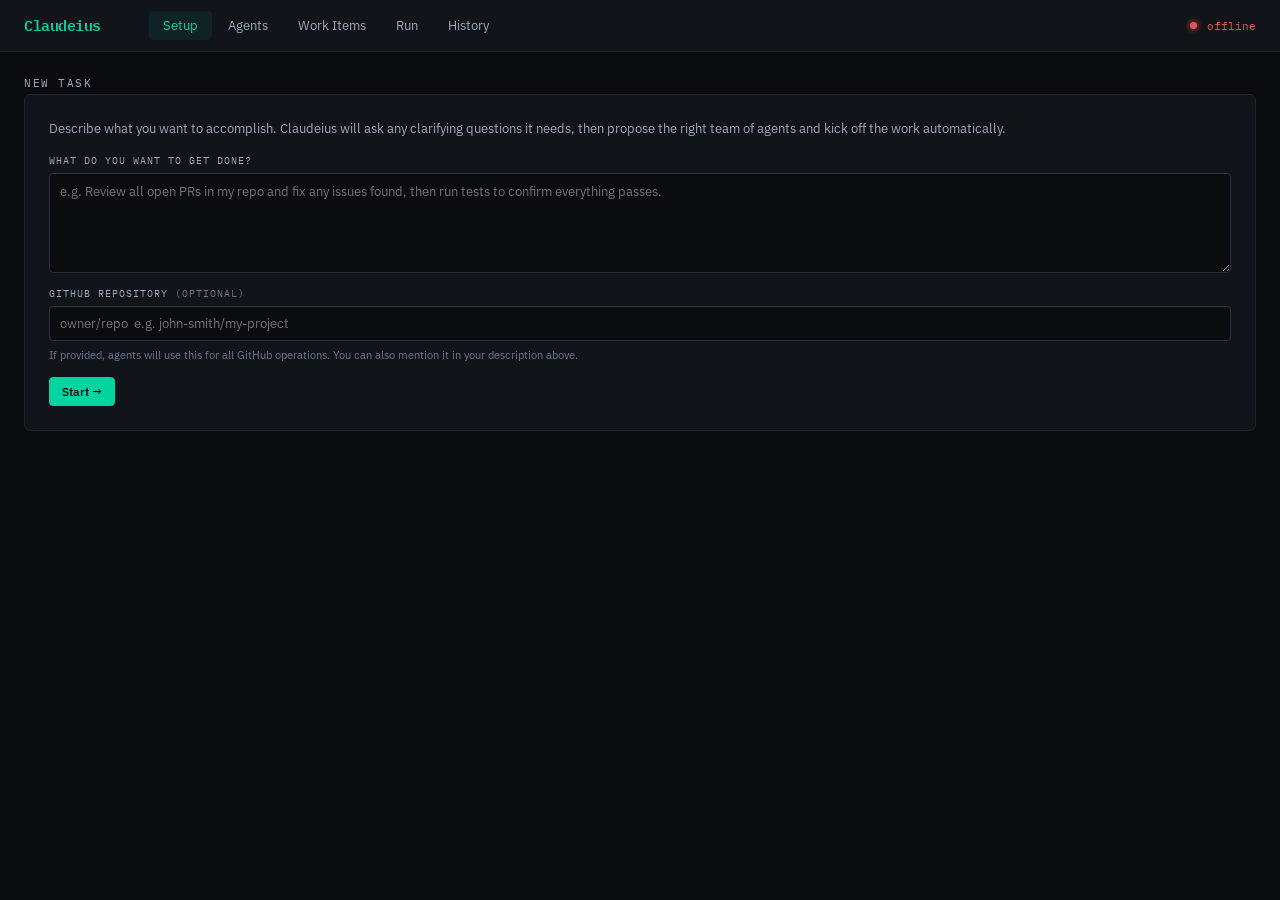
==== commit c670d773: "Added setup screen that abstracts agent creation and prompts user with follow up questions" ====
--- a/frontend/index.html
+++ b/frontend/index.html
@@ -1,1345 +1,127 @@
 <!DOCTYPE html>
 <html lang="en">
 <head>
-    <meta charset="UTF-8" />
-    <meta name="viewport" content="width=device-width, initial-scale=1.0" />
-    <title>Cladius</title>
-    <link rel="preconnect" href="https://fonts.googleapis.com">
-    <link href="https://fonts.googleapis.com/css2?family=IBM+Plex+Mono:wght@400;500;600&family=IBM+Plex+Sans:wght@300;400;500;600&display=swap" rel="stylesheet">
-    <style>
-        :root {
-            --bg: #0a0c0f;
-            --bg2: #111419;
-            --bg3: #181c23;
-            --border: #1e242e;
-            --border2: #2a3040;
-            --text: #c8d0dc;
-            --text2: #9baac0;
-            --text3: #6b7a90;
-            --accent: #00d4a0;
-            --accent2: #007a5c;
-            --amber: #f5a623;
-            --red: #e05454;
-            --blue: #4a9eff;
-            --purple: #a78bfa;
-            --mono: 'IBM Plex Mono', monospace;
-            --sans: 'IBM Plex Sans', sans-serif;
-        }
-
-        * {
-            box-sizing: border-box;
-            margin: 0;
-            padding: 0;
-        }
-
-        body {
-            background: var(--bg);
-            color: var(--text);
-            font-family: var(--sans);
-            font-size: 14px;
-            min-height: 100vh;
-            display: flex;
-            flex-direction: column;
-        }
-
-        /* Header */
-        header {
-            display: flex;
-            align-items: center;
-            gap: 16px;
-            padding: 0 24px;
-            height: 52px;
-            border-bottom: 1px solid var(--border);
-            background: var(--bg2);
-            flex-shrink: 0;
-        }
-
-        .logo {
-            font-family: var(--mono);
-            font-size: 15px;
-            font-weight: 600;
-            color: var(--accent);
-            letter-spacing: -0.5px;
-        }
-
-            .logo span {
-                color: var(--text2);
-            }
-
-        nav {
-            display: flex;
-            gap: 2px;
-            margin-left: 32px;
-        }
-
-            nav button {
-                background: none;
-                border: none;
-                padding: 6px 14px;
-                font-family: var(--sans);
-                font-size: 13px;
-                color: var(--text2);
-                cursor: pointer;
-                border-radius: 4px;
-                transition: all 0.15s;
-            }
-
-                nav button:hover {
-                    color: var(--text);
-                    background: var(--bg3);
-                }
-
-                nav button.active {
-                    color: var(--accent);
-                    background: rgba(0,212,160,0.08);
-                }
-
-        .header-right {
-            margin-left: auto;
-            display: flex;
-            align-items: center;
-            gap: 10px;
-        }
-
-        .status-dot {
-            width: 7px;
-            height: 7px;
-            border-radius: 50%;
-            background: var(--accent);
-            box-shadow: 0 0 6px var(--accent);
-            transition: all 0.3s;
-            cursor: default;
-        }
-
-            .status-dot.error {
-                background: var(--red);
-                box-shadow: 0 0 6px var(--red);
-            }
-
-            .status-dot.warn {
-                background: var(--amber);
-                box-shadow: 0 0 6px var(--amber);
-            }
-
-        .api-label {
-            font-family: var(--mono);
-            font-size: 11px;
-            color: var(--text2);
-        }
-
-        /* Layout */
-        main {
-            flex: 1;
-            overflow: hidden;
-        }
-
-        .panel {
-            height: calc(100vh - 52px);
-            overflow-y: auto;
-            padding: 24px;
-            display: none;
-            flex-direction: column;
-            gap: 20px;
-        }
-
-            .panel.active {
-                display: flex;
-            }
-
-        /* Section header */
-        .section-header {
-            display: flex;
-            align-items: center;
-            justify-content: space-between;
-            margin-bottom: 4px;
-        }
-
-        .section-title {
-            font-family: var(--mono);
-            font-size: 11px;
-            letter-spacing: 1.5px;
-            text-transform: uppercase;
-            color: var(--text2);
-        }
-
-        /* Cards */
-        .card {
-            background: var(--bg2);
-            border: 1px solid var(--border);
-            border-radius: 6px;
-            overflow: hidden;
-            transition: border-color 0.15s;
-            margin-bottom: 10px;
-        }
-
-            .card:hover {
-                border-color: var(--border2);
-            }
-
-        .card-header {
-            display: flex;
-            align-items: center;
-            padding: 12px 16px;
-            gap: 12px;
-            border-bottom: 1px solid var(--border);
-            background: var(--bg3);
-        }
-
-        .card-body {
-            padding: 14px 16px;
-        }
-
-        .card-actions {
-            display: flex;
-            gap: 8px;
-            padding: 10px 16px;
-            border-top: 1px solid var(--border);
-            background: var(--bg);
-        }
-
-        .card-icon {
-            width: 28px;
-            height: 28px;
-            border-radius: 4px;
-            display: flex;
-            align-items: center;
-            justify-content: center;
-            font-size: 13px;
-            flex-shrink: 0;
-        }
-
-        .icon-green {
-            background: rgba(0,212,160,0.1);
-            color: var(--accent);
-        }
-
-        .icon-amber {
-            background: rgba(245,166,35,0.1);
-            color: var(--amber);
-        }
-
-        .icon-blue {
-            background: rgba(74,158,255,0.1);
-            color: var(--blue);
-        }
-
-        .icon-purple {
-            background: rgba(167,139,250,0.1);
-            color: var(--purple);
-        }
-
-        .card-name {
-            font-weight: 500;
-            font-size: 14px;
-            flex: 1;
-        }
-
-        .badge {
-            font-family: var(--mono);
-            font-size: 10px;
-            padding: 2px 8px;
-            border-radius: 3px;
-            border: 1px solid;
-        }
-
-        .badge-orch {
-            color: var(--purple);
-            border-color: rgba(167,139,250,0.3);
-            background: rgba(167,139,250,0.08);
-        }
-
-        .badge-worker {
-            color: var(--text2);
-            border-color: var(--border);
-            background: var(--bg);
-        }
-
-        .badge-model {
-            color: var(--blue);
-            border-color: rgba(74,158,255,0.2);
-            background: rgba(74,158,255,0.05);
-        }
-
-        /* Fields */
-        .field-row {
-            display: flex;
-            flex-direction: column;
-            gap: 4px;
-            margin-bottom: 12px;
-        }
-
-            .field-row:last-child {
-                margin-bottom: 0;
-            }
-
-        .field-label {
-            font-family: var(--mono);
-            font-size: 10px;
-            letter-spacing: 1px;
-            text-transform: uppercase;
-            color: var(--text3);
-        }
-
-        .field-value {
-            color: var(--text2);
-            font-size: 13px;
-            line-height: 1.5;
-        }
-
-        /* Buttons */
-        .btn {
-            font-family: var(--sans);
-            font-size: 12px;
-            font-weight: 500;
-            padding: 6px 12px;
-            border-radius: 4px;
-            border: 1px solid transparent;
-            cursor: pointer;
-            transition: all 0.15s;
-            display: inline-flex;
-            align-items: center;
-            gap: 6px;
-        }
-
-        .btn-primary {
-            background: var(--accent);
-            color: #000;
-            border-color: var(--accent);
-        }
-
-            .btn-primary:hover {
-                background: #00f0b8;
-            }
-
-            .btn-primary:disabled {
-                opacity: 0.4;
-                cursor: not-allowed;
-            }
-
-        .btn-ghost {
-            background: none;
-            color: var(--text2);
-            border-color: var(--border2);
-        }
-
-            .btn-ghost:hover {
-                color: var(--text);
-                background: var(--bg3);
-            }
-
-        .btn-danger {
-            background: none;
-            color: var(--red);
-            border-color: transparent;
-        }
-
-            .btn-danger:hover {
-                background: rgba(224,84,84,0.1);
-                border-color: var(--red);
-            }
-
-        .btn-run {
-            background: linear-gradient(135deg, var(--accent), var(--blue));
-            color: #000;
-            border: none;
-            font-weight: 600;
-            font-size: 13px;
-            padding: 10px 24px;
-            border-radius: 5px;
-        }
-
-            .btn-run:hover:not(:disabled) {
-                opacity: 0.9;
-                transform: translateY(-1px);
-                box-shadow: 0 4px 16px rgba(0,212,160,0.3);
-            }
-
-            .btn-run:disabled {
-                opacity: 0.4;
-                cursor: not-allowed;
-                transform: none;
-            }
-
-        /* Modal */
-        .modal-overlay {
-            display: none;
-            position: fixed;
-            inset: 0;
-            background: rgba(0,0,0,0.7);
-            z-index: 100;
-            align-items: center;
-            justify-content: center;
-            backdrop-filter: blur(2px);
-        }
-
-            .modal-overlay.open {
-                display: flex;
-            }
-
-        .modal {
-            background: var(--bg2);
-            border: 1px solid var(--border2);
-            border-radius: 8px;
-            width: 540px;
-            max-height: 88vh;
-            overflow-y: auto;
-            box-shadow: 0 24px 64px rgba(0,0,0,0.6);
-            animation: modal-in 0.15s ease;
-        }
-
-        @keyframes modal-in {
-            from {
-                opacity: 0;
-                transform: translateY(-10px) scale(0.98);
-            }
-
-            to {
-                opacity: 1;
-                transform: none;
-            }
-        }
-
-        .modal-header {
-            display: flex;
-            align-items: center;
-            justify-content: space-between;
-            padding: 16px 20px;
-            border-bottom: 1px solid var(--border);
-        }
-
-        .modal-title {
-            font-family: var(--mono);
-            font-size: 13px;
-            font-weight: 600;
-            color: var(--accent);
-        }
-
-        .modal-close {
-            background: none;
-            border: none;
-            color: var(--text2);
-            cursor: pointer;
-            font-size: 18px;
-            padding: 2px 6px;
-            border-radius: 3px;
-        }
-
-            .modal-close:hover {
-                color: var(--text);
-                background: var(--bg3);
-            }
-
-        .modal-body {
-            padding: 20px;
-            display: flex;
-            flex-direction: column;
-            gap: 14px;
-        }
-
-        .modal-footer {
-            display: flex;
-            gap: 8px;
-            justify-content: flex-end;
-            padding: 14px 20px;
-            border-top: 1px solid var(--border);
-            background: var(--bg);
-        }
-
-        /* Forms */
-        .form-group {
-            display: flex;
-            flex-direction: column;
-            gap: 6px;
-        }
-
-        .form-label {
-            font-family: var(--mono);
-            font-size: 10px;
-            letter-spacing: 1px;
-            text-transform: uppercase;
-            color: var(--text2);
-        }
-
-        .form-hint {
-            font-size: 11px;
-            color: var(--text3);
-            line-height: 1.5;
-        }
-
-        .form-input, .form-textarea, .form-select {
-            background: var(--bg);
-            border: 1px solid var(--border2);
-            border-radius: 4px;
-            padding: 8px 10px;
-            color: var(--text);
-            font-family: var(--sans);
-            font-size: 13px;
-            transition: border-color 0.15s;
-            outline: none;
-            width: 100%;
-        }
-
-            .form-input:focus, .form-textarea:focus, .form-select:focus {
-                border-color: var(--accent2);
-                box-shadow: 0 0 0 2px rgba(0,212,160,0.1);
-            }
-
-        .form-textarea {
-            resize: vertical;
-            min-height: 80px;
-            line-height: 1.5;
-        }
-
-        .form-select option {
-            background: var(--bg2);
-        }
-
-        .toggle-row {
-            display: flex;
-            align-items: center;
-            gap: 12px;
-            padding: 10px 12px;
-            background: var(--bg);
-            border: 1px solid var(--border);
-            border-radius: 5px;
-            cursor: pointer;
-        }
-
-            .toggle-row:hover {
-                border-color: var(--border2);
-            }
-
-        .toggle {
-            width: 36px;
-            height: 20px;
-            border-radius: 10px;
-            background: var(--border2);
-            position: relative;
-            transition: background 0.2s;
-            flex-shrink: 0;
-        }
-
-            .toggle.on {
-                background: var(--accent);
-            }
-
-            .toggle::after {
-                content: '';
-                position: absolute;
-                top: 3px;
-                left: 3px;
-                width: 14px;
-                height: 14px;
-                border-radius: 50%;
-                background: #fff;
-                transition: transform 0.2s;
-            }
-
-            .toggle.on::after {
-                transform: translateX(16px);
-            }
-
-        .toggle-label {
-            font-size: 13px;
-            color: var(--text);
-        }
-
-        .toggle-sub {
-            font-size: 11px;
-            color: var(--text2);
-        }
-
-        /* Empty state */
-        .empty {
-            text-align: center;
-            padding: 40px 24px;
-            color: var(--text3);
-            font-size: 13px;
-            border: 1px dashed var(--border);
-            border-radius: 6px;
-        }
-
-        .empty-icon {
-            font-size: 26px;
-            margin-bottom: 10px;
-            opacity: 0.4;
-        }
-
-        /* Status badges */
-        .status {
-            font-family: var(--mono);
-            font-size: 10px;
-            padding: 2px 8px;
-            border-radius: 3px;
-            border: 1px solid;
-        }
-
-        .status-pending {
-            color: var(--text3);
-            border-color: var(--border);
-            background: var(--bg);
-        }
-
-        .status-running {
-            color: var(--amber);
-            border-color: rgba(245,166,35,0.3);
-            background: rgba(245,166,35,0.08);
-        }
-
-        .status-complete {
-            color: var(--accent);
-            border-color: var(--accent2);
-            background: rgba(0,212,160,0.08);
-        }
-
-        .status-failed {
-            color: var(--red);
-            border-color: rgba(224,84,84,0.3);
-            background: rgba(224,84,84,0.08);
-        }
-
-        /* Run panel */
-        .run-form {
-            background: var(--bg2);
-            border: 1px solid var(--border);
-            border-radius: 6px;
-            padding: 20px;
-            display: flex;
-            flex-direction: column;
-            gap: 14px;
-        }
-
-        .run-selects {
-            display: grid;
-            grid-template-columns: 1fr 1fr;
-            gap: 12px;
-        }
-
-        /* Log stream */
-        .log-stream {
-            background: var(--bg);
-            border: 1px solid var(--border);
-            border-radius: 6px;
-            overflow: hidden;
-        }
-
-        .log-header {
-            display: flex;
-            align-items: center;
-            justify-content: space-between;
-            padding: 10px 14px;
-            border-bottom: 1px solid var(--border);
-            background: var(--bg2);
-        }
-
-        .log-title {
-            font-family: var(--mono);
-            font-size: 11px;
-            color: var(--text2);
-            letter-spacing: 1px;
-        }
-
-        .log-body {
-            padding: 12px;
-            font-family: var(--mono);
-            font-size: 12px;
-            line-height: 1.8;
-            max-height: 480px;
-            overflow-y: auto;
-        }
-
-        .log-entry {
-            display: flex;
-            gap: 12px;
-            align-items: flex-start;
-            padding: 3px 0;
-            border-bottom: 1px solid rgba(255,255,255,0.02);
-        }
-
-        .log-ts {
-            color: var(--text3);
-            flex-shrink: 0;
-            font-size: 10px;
-            padding-top: 2px;
-        }
-
-        .log-kind {
-            flex-shrink: 0;
-            width: 110px;
-            font-size: 10px;
-            padding-top: 2px;
-        }
-
-        .log-msg {
-            color: var(--text2);
-            flex: 1;
-        }
-
-        .log-data {
-            color: var(--text3);
-            font-size: 10px;
-            margin-top: 2px;
-            line-height: 1.5;
-        }
-
-        .kind-run_start {
-            color: var(--accent);
-        }
-
-        .kind-decision {
-            color: var(--blue);
-        }
-
-        .kind-agent_start {
-            color: var(--amber);
-        }
-
-        .kind-agent_complete {
-            color: var(--accent);
-        }
-
-        .kind-tool_call {
-            color: var(--purple);
-        }
-
-        .kind-tool_result {
-            color: rgba(167,139,250,0.6);
-        }
-
-        .kind-run_complete {
-            color: var(--accent);
-            font-weight: 600;
-        }
-
-        .kind-error {
-            color: var(--red);
-        }
-
-        .kind-warn {
-            color: var(--amber);
-        }
-
-        /* History */
-        .run-card-logs {
-            padding: 12px 16px;
-            font-family: var(--mono);
-            font-size: 11px;
-            background: var(--bg);
-            border-top: 1px solid var(--border);
-            max-height: 280px;
-            overflow-y: auto;
-        }
-
-        /* Spinner */
-        @keyframes spin {
-            to {
-                transform: rotate(360deg);
-            }
-        }
-
-        .spinner {
-            width: 12px;
-            height: 12px;
-            border: 2px solid var(--border2);
-            border-top-color: var(--amber);
-            border-radius: 50%;
-            animation: spin 0.7s linear infinite;
-            display: inline-block;
-        }
-
-        /* Toast */
-        #toast {
-            position: fixed;
-            bottom: 24px;
-            right: 24px;
-            background: var(--bg3);
-            border: 1px solid var(--border2);
-            padding: 10px 16px;
-            border-radius: 5px;
-            font-size: 13px;
-            opacity: 0;
-            transform: translateY(8px);
-            transition: all 0.2s;
-            z-index: 200;
-            pointer-events: none;
-        }
-
-            #toast.show {
-                opacity: 1;
-                transform: none;
-            }
-
-        ::-webkit-scrollbar {
-            width: 5px;
-        }
-
-        ::-webkit-scrollbar-track {
-            background: transparent;
-        }
-
-        ::-webkit-scrollbar-thumb {
-            background: var(--border2);
-            border-radius: 3px;
-        }
-    </style>
+  <meta charset="UTF-8"/>
+  <meta name="viewport" content="width=device-width, initial-scale=1.0"/>
+  <title>Claudeius</title>
+  <link rel="preconnect" href="https://fonts.googleapis.com">
+  <link href="https://fonts.googleapis.com/css2?family=IBM+Plex+Mono:wght@400;500;600&family=IBM+Plex+Sans:wght@300;400;500;600&display=swap" rel="stylesheet">
+  <link rel="stylesheet" href="styles.css">
 </head>
 <body>
 
-    <header>
-        <div class="logo">Claudius</div>
-        <nav>
-            <button class="active" onclick="switchTab('agents', this)">Agents</button>
-            <button onclick="switchTab('workitems', this)">Work Items</button>
-            <button onclick="switchTab('run', this)">Run</button>
-            <button onclick="switchTab('history', this)">History</button>
-        </nav>
-        <div class="header-right">
-            <div id="statusDot" class="status-dot" title="Checking..."></div>
-            <div class="api-label" id="statusLabel">checking...</div>
-        </div>
-    </header>
+<header>
+  <div class="logo">Claudeius</div>
+  <nav>
+    <button class="active" data-page="setup">Setup</button>
+    <button data-page="agents">Agents</button>
+    <button data-page="workitems">Work Items</button>
+    <button data-page="run">Run</button>
+    <button data-page="history">History</button>
+  </nav>
+  <div class="header-right">
+    <div id="statusDot" class="status-dot" title="Checking..."></div>
+    <div class="api-label" id="statusLabel">checking...</div>
+  </div>
+</header>
 
-    <main>
+<div id="healthBanner" class="health-banner hidden"></div>
 
-        <!-- AGENTS -->
-        <div class="panel active" id="panel-agents">
-            <div class="section-header">
-                <div class="section-title">Agent Definitions</div>
-                <button class="btn btn-primary" onclick="openAgentModal()">+ New Agent</button>
-            </div>
-            <div style="font-family:var(--mono); font-size:11px; color:var(--text3); padding:8px 12px; background:var(--bg2); border:1px solid var(--border); border-radius:4px;">
-                Mark one agent as <span style="color:var(--purple)">Orchestrator</span> — it will route work items to <span style="color:var(--accent)">Worker</span> agents automatically.
-            </div>
-            <div id="agentsList"></div>
-        </div>
+<main id="main"></main>
 
-        <!-- WORK ITEMS -->
-        <div class="panel" id="panel-workitems">
-            <div class="section-header">
-                <div class="section-title">Work Items</div>
-                <button class="btn btn-primary" onclick="openWorkItemModal()">+ New Work Item</button>
-            </div>
-            <div style="font-family:var(--mono); font-size:11px; color:var(--text3); padding:8px 12px; background:var(--bg2); border:1px solid var(--border); border-radius:4px;">
-                Describe what needs to be done in plain language. The orchestrator will figure out who does what.
-            </div>
-            <div id="workItemsList"></div>
-        </div>
-
-        <!-- RUN -->
-        <div class="panel" id="panel-run">
-            <div class="section-header">
-                <div class="section-title">Execute</div>
-            </div>
-            <div class="run-form">
-                <div class="run-selects">
-                    <div class="form-group">
-                        <label class="form-label">Work Item</label>
-                        <select class="form-select" id="runWorkItem"></select>
-                    </div>
-                    <div class="form-group">
-                        <label class="form-label">Orchestrator</label>
-                        <select class="form-select" id="runOrchestrator"></select>
-                    </div>
-                </div>
-                <div>
-                    <button class="btn btn-run" id="runBtn" onclick="executeRun()">▶ Run</button>
-                </div>
-            </div>
-
-            <div class="log-stream" id="liveLog" style="display:none">
-                <div class="log-header">
-                    <div class="log-title">LIVE OUTPUT</div>
-                    <div id="liveLogStatus" style="font-family:var(--mono); font-size:11px; color:var(--amber)">
-                        <span class="spinner"></span> running
-                    </div>
-                </div>
-                <div class="log-body" id="liveLogBody"></div>
-            </div>
-        </div>
-
-        <!-- HISTORY -->
-        <div class="panel" id="panel-history">
-            <div class="section-header">
-                <div class="section-title">Run History</div>
-                <button class="btn btn-ghost" onclick="loadHistory()">↻ Refresh</button>
-            </div>
-            <div style="font-family:var(--mono); font-size:11px; color:var(--text3); padding:8px 12px; background:var(--bg2); border:1px solid var(--border); border-radius:4px; margin-bottom:4px;">
-                ◎ Stored in <span style="color:var(--text2)">backend/data.json</span> — backend must be running on port 8000
-            </div>
-            <div id="historyList"></div>
-        </div>
-
-    </main>
-
-    <!-- Agent Modal -->
-    <div class="modal-overlay" id="agentModal">
-        <div class="modal">
-            <div class="modal-header">
-                <div class="modal-title" id="agentModalTitle">// NEW_AGENT</div>
-                <button class="modal-close" onclick="closeModal('agentModal')">×</button>
-            </div>
-            <div class="modal-body">
-                <div class="form-group">
-                    <label class="form-label">Name</label>
-                    <input class="form-input" id="agentName" placeholder="e.g. Alex" />
-                </div>
-                <div class="form-group">
-                    <label class="form-label">Role</label>
-                    <input class="form-input" id="agentRole" placeholder="e.g. Senior Code Reviewer" />
-                </div>
-                <div class="form-group">
-                    <label class="form-label">Goal</label>
-                    <textarea class="form-textarea" id="agentGoal" placeholder="What is this agent trying to achieve?"></textarea>
-                </div>
-                <div class="form-group">
-                    <label class="form-label">Backstory</label>
-                    <textarea class="form-textarea" id="agentBackstory" placeholder="Background, expertise, personality..."></textarea>
-                </div>
-                <div class="form-group">
-                    <label class="form-label">Model</label>
-                    <select class="form-select" id="agentModel">
-                        <optgroup label="── Best for most agents ──">
-                            <option value="claude-sonnet-4-20250514">claude-sonnet-4  ★ Recommended</option>
-                        </optgroup>
-                        <optgroup label="── High complexity / orchestrators ──">
-                            <option value="claude-opus-4-20250514">claude-opus-4  — most capable (~5× cost)</option>
-                        </optgroup>
-                        <optgroup label="── Simple / high-volume workers ──">
-                            <option value="claude-haiku-4-5-20251001">claude-haiku-4.5  ★ Cheapest</option>
-                        </optgroup>
-                    </select>
-                    <div class="form-hint">Tip: Use Haiku for simple workers, Sonnet for reasoning, Opus for orchestrators on complex projects.</div>
-                </div>
-                <div class="form-group">
-                    <label class="form-label">Type</label>
-                    <div class="toggle-row" onclick="toggleOrchestrator()">
-                        <div class="toggle" id="orchToggle"></div>
-                        <div>
-                            <div class="toggle-label" id="orchToggleLabel">Worker agent</div>
-                            <div class="toggle-sub">Routes to workers and delegates tasks to them</div>
-                        </div>
-                    </div>
-                </div>
-            </div>
-            <div class="modal-footer">
-                <button class="btn btn-ghost" onclick="closeModal('agentModal')">Cancel</button>
-                <button class="btn btn-primary" onclick="saveAgent()">Save Agent</button>
-            </div>
-        </div>
+<!-- Agent Modal -->
+<div class="modal-overlay" id="agentModal">
+  <div class="modal">
+    <div class="modal-header">
+      <div class="modal-title" id="agentModalTitle">// NEW_AGENT</div>
+      <button class="modal-close" onclick="closeModal('agentModal')">&#215;</button>
     </div>
-
-    <!-- Work Item Modal -->
-    <div class="modal-overlay" id="workItemModal">
-        <div class="modal">
-            <div class="modal-header">
-                <div class="modal-title">// NEW_WORK_ITEM</div>
-                <button class="modal-close" onclick="closeModal('workItemModal')">×</button>
-            </div>
-            <div class="modal-body">
-                <div class="form-group">
-                    <label class="form-label">Description</label>
-                    <textarea class="form-textarea" id="workItemDesc" style="min-height:120px"
-                              placeholder="Describe what needs to be done. Be specific — include repo names, PR numbers, branch names, or any relevant context.&#10;&#10;e.g. Review PR #42 in myorg/myrepo, fix any issues found, then run the test suite and report results."></textarea>
-                    <div class="form-hint">The orchestrator will read this and decide which agents to involve and in what order.</div>
-                </div>
-            </div>
-            <div class="modal-footer">
-                <button class="btn btn-ghost" onclick="closeModal('workItemModal')">Cancel</button>
-                <button class="btn btn-primary" onclick="saveWorkItem()">Add Work Item</button>
-            </div>
-        </div>
-    </div>
-
-    <div id="toast"></div>
-
-    <script>
-        const API = 'http://localhost:8000';
-        let agents = [], workItems = [];
-        let editingAgentId = null;
-        let isOrchestrator = false;
-
-        async function init() {
-            await Promise.all([loadAgents(), loadWorkItems()]);
-            renderAgents();
-            renderWorkItems();
-        }
-
-        async function api(path, method = 'GET', body = null) {
-            const opts = { method, headers: { 'Content-Type': 'application/json' } };
-            if (body) opts.body = JSON.stringify(body);
-            const r = await fetch(API + path, opts);
-            if (!r.ok) throw new Error(await r.text());
-            return r.json();
-        }
-
-        async function loadAgents() {
-            try { agents = await api('/agents'); } catch { agents = []; }
-        }
-
-        async function loadWorkItems() {
-            try { workItems = await api('/work-items'); } catch { workItems = []; }
-        }
-
-        function switchTab(tab, btn) {
-            document.querySelectorAll('.panel').forEach(p => p.classList.remove('active'));
-            document.querySelectorAll('nav button').forEach(b => b.classList.remove('active'));
-            document.getElementById('panel-' + tab).classList.add('active');
-            btn.classList.add('active');
-            if (tab === 'run') renderRunPanel();
-            if (tab === 'history') loadHistory();
-        }
-
-        // ── Agents ────────────────────────────────────────────────────────────────────
-
-        function renderAgents() {
-            const el = document.getElementById('agentsList');
-            if (!agents.length) {
-                el.innerHTML = `<div class="empty"><div class="empty-icon">◈</div>No agents defined yet.</div>`;
-                return;
-            }
-            el.innerHTML = agents.map((a, i) => {
-                const isOrch = a.is_orchestrator;
-                const icons = ['◈', '◇', '◉', '◎', '◆', '◐'];
-                const iconCls = isOrch ? 'icon-purple' : ['icon-green', 'icon-amber', 'icon-blue'][i % 3];
-                return `
-        <div class="card">
-          <div class="card-header">
-            <div class="card-icon ${iconCls}">${icons[i % icons.length]}</div>
-            <div class="card-name">${esc(a.name)}</div>
-            <span class="badge ${isOrch ? 'badge-orch' : 'badge-worker'}">${isOrch ? 'orchestrator' : 'worker'}</span>
-            <span class="badge badge-model" style="margin-left:6px">${esc(modelShort(a.model))}</span>
-          </div>
-          <div class="card-body">
-            <div class="field-row">
-              <div class="field-label">Role</div>
-              <div class="field-value">${esc(a.role)}</div>
-            </div>
-            <div class="field-row">
-              <div class="field-label">Goal</div>
-              <div class="field-value">${esc(a.goal)}</div>
-            </div>
-            <div class="field-row">
-              <div class="field-label">Backstory</div>
-              <div class="field-value">${esc(a.backstory)}</div>
-            </div>
-          </div>
-          <div class="card-actions">
-            <button class="btn btn-ghost" onclick="openAgentModal('${a.id}')">✎ Edit</button>
-            <button class="btn btn-danger" onclick="deleteAgent('${a.id}')">✕ Delete</button>
-          </div>
-        </div>`;
-            }).join('');
-        }
-
-        function modelShort(m) {
-            if (m.includes('opus')) return 'opus-4';
-            if (m.includes('sonnet')) return 'sonnet-4';
-            if (m.includes('haiku')) return 'haiku-4.5';
-            return m;
-        }
-
-        function openAgentModal(id = null) {
-            editingAgentId = id;
-            isOrchestrator = false;
-            document.getElementById('agentModalTitle').textContent = id ? '// EDIT_AGENT' : '// NEW_AGENT';
-
-            if (id) {
-                const a = agents.find(x => x.id === id);
-                document.getElementById('agentName').value = a.name;
-                document.getElementById('agentRole').value = a.role;
-                document.getElementById('agentGoal').value = a.goal;
-                document.getElementById('agentBackstory').value = a.backstory;
-                document.getElementById('agentModel').value = a.model;
-                isOrchestrator = a.is_orchestrator;
-            } else {
-                ['agentName', 'agentRole', 'agentGoal', 'agentBackstory'].forEach(id => document.getElementById(id).value = '');
-                document.getElementById('agentModel').value = 'claude-sonnet-4-20250514';
-            }
-            updateOrchestratorToggle();
-            document.getElementById('agentModal').classList.add('open');
-        }
-
-        function toggleOrchestrator() {
-            isOrchestrator = !isOrchestrator;
-            updateOrchestratorToggle();
-        }
-
-        function updateOrchestratorToggle() {
-            const toggle = document.getElementById('orchToggle');
-            const label = document.getElementById('orchToggleLabel');
-            if (isOrchestrator) {
-                toggle.classList.add('on');
-                label.textContent = 'Orchestrator';
-                label.style.color = 'var(--purple)';
-            } else {
-                toggle.classList.remove('on');
-                label.textContent = 'Worker agent';
-                label.style.color = 'var(--text)';
-            }
-        }
-
-        async function saveAgent() {
-            const data = {
-                name: document.getElementById('agentName').value.trim(),
-                role: document.getElementById('agentRole').value.trim(),
-                goal: document.getElementById('agentGoal').value.trim(),
-                backstory: document.getElementById('agentBackstory').value.trim(),
-                model: document.getElementById('agentModel').value,
-                is_orchestrator: isOrchestrator,
-            };
-            if (!data.name || !data.role) return toast('Name and role are required');
-            try {
-                if (editingAgentId) {
-                    await api('/agents/' + editingAgentId, 'PUT', data);
-                    toast('Agent updated');
-                } else {
-                    await api('/agents', 'POST', data);
-                    toast('Agent created');
-                }
-                await loadAgents();
-                renderAgents();
-                closeModal('agentModal');
-            } catch (e) { toast('Error: ' + e.message); }
-        }
-
-        async function deleteAgent(id) {
-            if (!confirm('Delete this agent?')) return;
-            await api('/agents/' + id, 'DELETE');
-            await loadAgents();
-            renderAgents();
-            toast('Agent deleted');
-        }
-
-        // ── Work Items ────────────────────────────────────────────────────────────────
-
-        function renderWorkItems() {
-            const el = document.getElementById('workItemsList');
-            if (!workItems.length) {
-                el.innerHTML = `<div class="empty"><div class="empty-icon">◎</div>No work items yet. Describe something you want done.</div>`;
-                return;
-            }
-            el.innerHTML = workItems.map(w => `
-        <div class="card">
-          <div class="card-header">
-            <div class="card-icon icon-amber">◎</div>
-            <div class="card-name" style="font-size:13px; font-weight:400">${esc(w.description.slice(0, 90))}${w.description.length > 90 ? '…' : ''}</div>
-            <span class="status status-${w.status}">${w.status}</span>
-          </div>
-          ${w.result ? `<div class="card-body"><div class="field-row"><div class="field-label">Last Result</div><div class="field-value" style="font-family:var(--mono); font-size:11px">${esc(w.result.slice(0, 200))}${w.result.length > 200 ? '…' : ''}</div></div></div>` : ''}
-          <div class="card-actions">
-            <button class="btn btn-danger" onclick="deleteWorkItem('${w.id}')">✕ Remove</button>
+    <div class="modal-body">
+      <div class="form-group">
+        <label class="form-label">Name</label>
+        <input class="form-input" id="agentName" placeholder="e.g. Alex"/>
+      </div>
+      <div class="form-group">
+        <label class="form-label">Role</label>
+        <input class="form-input" id="agentRole" placeholder="e.g. Senior Code Reviewer"/>
+      </div>
+      <div class="form-group">
+        <label class="form-label">Goal</label>
+        <textarea class="form-textarea" id="agentGoal" placeholder="What is this agent trying to achieve?"></textarea>
+      </div>
+      <div class="form-group">
+        <label class="form-label">Backstory</label>
+        <textarea class="form-textarea" id="agentBackstory" placeholder="Background, expertise, personality..."></textarea>
+      </div>
+      <div class="form-group">
+        <label class="form-label">Model</label>
+        <select class="form-select" id="agentModel">
+          <optgroup label="Best for most agents">
+            <option value="claude-sonnet-4-20250514">claude-sonnet-4  -- Recommended</option>
+          </optgroup>
+          <optgroup label="High complexity / orchestrators">
+            <option value="claude-opus-4-20250514">claude-opus-4  -- most capable (~5x cost)</option>
+          </optgroup>
+          <optgroup label="Simple / high-volume workers">
+            <option value="claude-haiku-4-5-20251001">claude-haiku-4.5  -- Cheapest</option>
+          </optgroup>
+        </select>
+        <div class="form-hint">Tip: Use Haiku for simple workers, Sonnet for reasoning, Opus for orchestrators on complex projects.</div>
+      </div>
+      <div class="form-group">
+        <label class="form-label">Type</label>
+        <div class="toggle-row" onclick="toggleOrchestrator()">
+          <div class="toggle" id="orchToggle"></div>
+          <div>
+            <div class="toggle-label" id="orchToggleLabel">Worker agent</div>
+            <div class="toggle-sub">Toggle on to make this an Orchestrator that routes tasks to workers</div>
           </div>
         </div>
-      `).join('');
-        }
+      </div>
+    </div>
+    <div class="modal-footer">
+      <button class="btn btn-ghost" onclick="closeModal('agentModal')">Cancel</button>
+      <button class="btn btn-primary" onclick="saveAgent()">Save Agent</button>
+    </div>
+  </div>
+</div>
 
-        function openWorkItemModal() {
-            document.getElementById('workItemDesc').value = '';
-            document.getElementById('workItemModal').classList.add('open');
-        }
+<!-- Work Item Modal -->
+<div class="modal-overlay" id="workItemModal">
+  <div class="modal">
+    <div class="modal-header">
+      <div class="modal-title">// NEW_WORK_ITEM</div>
+      <button class="modal-close" onclick="closeModal('workItemModal')">&#215;</button>
+    </div>
+    <div class="modal-body">
+      <div class="form-group">
+        <label class="form-label">Description</label>
+        <textarea class="form-textarea" id="workItemDesc" style="min-height:120px"
+          placeholder="Describe what needs to be done. Be specific -- include repo names, PR numbers, branch names, or any relevant context."></textarea>
+        <div class="form-hint">The orchestrator will read this and decide which agents to involve and in what order.</div>
+      </div>
+      <div class="form-group">
+        <label class="form-label">GitHub Repository</label>
+        <input class="form-input" id="workItemRepo" placeholder="owner/repo  e.g. john-smith/my-project"/>
+        <div class="form-hint">Agents will use this exact string for all GitHub operations. Leave blank if not using GitHub.</div>
+      </div>
+    </div>
+    <div class="modal-footer">
+      <button class="btn btn-ghost" onclick="closeModal('workItemModal')">Cancel</button>
+      <button class="btn btn-primary" onclick="saveWorkItem()">Add Work Item</button>
+    </div>
+  </div>
+</div>
 
-        async function saveWorkItem() {
-            const desc = document.getElementById('workItemDesc').value.trim();
-            if (!desc) return toast('Description is required');
-            try {
-                await api('/work-items', 'POST', { description: desc });
-                await loadWorkItems();
-                renderWorkItems();
-                closeModal('workItemModal');
-                toast('Work item added');
-            } catch (e) { toast('Error: ' + e.message); }
-        }
+<div id="toast"></div>
 
-        async function deleteWorkItem(id) {
-            await api('/work-items/' + id, 'DELETE');
-            await loadWorkItems();
-            renderWorkItems();
-            toast('Work item removed');
-        }
+<!-- compiled from ts/ via: npx tsc (run automatically by start.py) -->
+<script type="module" src="js/app.js"></script>
+    <script type="module" src="js/setup.js"></script>
+<script type="module" src="js/agents.js"></script>
+<script type="module" src="js/workitems.js"></script>
+<script type="module" src="js/run.js"></script>
+<script type="module" src="js/history.js"></script>
 
-        // ── Run ───────────────────────────────────────────────────────────────────────
-
-        function renderRunPanel() {
-            const wiSel = document.getElementById('runWorkItem');
-            const orchSel = document.getElementById('runOrchestrator');
-
-            wiSel.innerHTML = workItems.length
-                ? workItems.map(w => `<option value="${w.id}">${esc(w.description.slice(0, 60))}${w.description.length > 60 ? '…' : ''}</option>`).join('')
-                : '<option value="">— No work items —</option>';
-
-            const orchs = agents.filter(a => a.is_orchestrator);
-            orchSel.innerHTML = orchs.length
-                ? orchs.map(a => `<option value="${a.id}">${esc(a.name)}</option>`).join('')
-                : '<option value="">— No orchestrators defined —</option>';
-        }
-
-        async function executeRun() {
-            const work_item_id = document.getElementById('runWorkItem').value;
-            const orchestrator_id = document.getElementById('runOrchestrator').value;
-            if (!work_item_id || !orchestrator_id) return toast('Select a work item and an orchestrator');
-
-            const btn = document.getElementById('runBtn');
-            btn.disabled = true;
-            btn.textContent = '⏳ Running…';
-
-            const logEl = document.getElementById('liveLogBody');
-            const logContainer = document.getElementById('liveLog');
-            const logStatus = document.getElementById('liveLogStatus');
-            logEl.innerHTML = '';
-            logContainer.style.display = 'block';
-            logStatus.innerHTML = '<span class="spinner"></span> running';
-
-            try {
-                const result = await api('/runs', 'POST', { work_item_id, orchestrator_id });
-
-                // Render all logs
-                logEl.innerHTML = '';
-                for (const entry of (result.logs || [])) {
-                    appendLogEntry(logEl, entry);
-                }
-
-                logStatus.innerHTML = result.status === 'complete'
-                    ? '<span style="color:var(--accent)">✓ complete</span>'
-                    : '<span style="color:var(--red)">✗ failed</span>';
-
-                await loadWorkItems();
-                renderWorkItems();
-                toast(result.status === 'complete' ? 'Run complete ✓' : 'Run failed');
-            } catch (e) {
-                appendLogEntry(logEl, { kind: 'error', message: e.message, ts: new Date().toISOString() });
-                logStatus.innerHTML = '<span style="color:var(--red)">✗ error</span>';
-                toast('Run failed: ' + e.message);
-            }
-
-            btn.disabled = false;
-            btn.textContent = '▶ Run';
-        }
-
-        function appendLogEntry(container, entry) {
-            const ts = entry.ts ? entry.ts.slice(11, 19) : '';
-            const kind = entry.kind || 'info';
-            const div = document.createElement('div');
-            div.className = 'log-entry';
-
-            let dataHtml = '';
-            if (entry.data) {
-                const interesting = Object.entries(entry.data)
-                    .filter(([k]) => !['work_item_id', 'result_preview', 'context_length'].includes(k))
-                    .map(([k, v]) => `${k}: ${typeof v === 'object' ? JSON.stringify(v) : v}`)
-                    .join(' · ');
-                if (interesting) dataHtml = `<div class="log-data">${esc(interesting)}</div>`;
-            }
-
-            div.innerHTML = `
-        <div class="log-ts">${ts}</div>
-        <div class="log-kind kind-${kind}">${kind}</div>
-        <div class="log-msg">
-          <div>${esc(entry.message)}</div>
-          ${dataHtml}
-        </div>`;
-            container.appendChild(div);
-            container.scrollTop = container.scrollHeight;
-        }
-
-        // ── History ───────────────────────────────────────────────────────────────────
-
-        async function loadHistory() {
-            const el = document.getElementById('historyList');
-            try {
-                const runs = await api('/runs');
-                if (!runs.length) {
-                    el.innerHTML = `<div class="empty"><div class="empty-icon">◇</div>No runs yet.</div>`;
-                    return;
-                }
-                el.innerHTML = [...runs].reverse().map(run => `
-          <div class="card">
-            <div class="card-header">
-              <div class="card-icon icon-blue">◆</div>
-              <div style="flex:1; font-size:13px">${esc((run.work_item_description || run.id).slice(0, 70))}</div>
-              <span style="font-size:11px; color:var(--text2); margin-right:8px">${esc(run.orchestrator_name || '')}</span>
-              <span class="status status-${run.status}">${run.status}</span>
-            </div>
-            ${run.result ? `<div class="card-body"><div class="field-row"><div class="field-label">Summary</div><div class="field-value">${esc(run.result)}</div></div></div>` : ''}
-            ${run.logs && run.logs.length ? `
-            <div class="run-card-logs">
-              ${run.logs.map(e => `
-                <div style="display:flex; gap:10px; padding:2px 0; border-bottom:1px solid rgba(255,255,255,0.02)">
-                  <span style="color:var(--text3); flex-shrink:0; font-size:10px">${(e.ts || '').slice(11, 19)}</span>
-                  <span class="kind-${e.kind}" style="font-size:10px; width:110px; flex-shrink:0">${e.kind}</span>
-                  <span style="color:var(--text3); font-size:11px">${esc(e.message)}</span>
-                </div>`).join('')}
-            </div>` : ''}
-          </div>
-        `).join('');
-            } catch {
-                el.innerHTML = `<div class="empty" style="color:var(--red)">Could not reach backend — is <span style="font-family:var(--mono)">uvicorn</span> running on port 8000?</div>`;
-            }
-        }
-
-        // ── Utils ─────────────────────────────────────────────────────────────────────
-
-        function closeModal(id) { document.getElementById(id).classList.remove('open'); }
-        function esc(s) { return String(s || '').replace(/&/g, '&amp;').replace(/</g, '&lt;').replace(/>/g, '&gt;'); }
-
-        let toastTimer;
-        function toast(msg) {
-            const el = document.getElementById('toast');
-            el.textContent = msg;
-            el.classList.add('show');
-            clearTimeout(toastTimer);
-            toastTimer = setTimeout(() => el.classList.remove('show'), 2500);
-        }
-
-        document.querySelectorAll('.modal-overlay').forEach(o =>
-            o.addEventListener('click', e => { if (e.target === o) o.classList.remove('open'); })
-        );
-
-        init();
-
-        // -- Status polling -----------------------------------------------------------
-
-        async function checkHealth() {
-            const dot = document.getElementById('statusDot');
-            const label = document.getElementById('statusLabel');
-            try {
-                const h = await fetch(API + '/health');
-                const data = await h.json();
-                if (data.ok) {
-                    dot.className = 'status-dot';
-                    dot.title = 'All systems operational';
-                    label.textContent = 'connected';
-                    label.style.color = '';
-                } else {
-                    dot.className = 'status-dot warn';
-                    const msg = data.issues.join(' · ');
-                    dot.title = msg;
-                    label.textContent = 'config issues';
-                    label.style.color = 'var(--amber)';
-                    // Show a persistent banner if it hasn't been shown yet
-                    if (!window._healthBannerShown) {
-                        window._healthBannerShown = true;
-                        showHealthBanner(data.issues);
-                    }
-                }
-            } catch {
-                dot.className = 'status-dot error';
-                dot.title = 'Cannot reach backend on port 8000';
-                label.textContent = 'offline';
-                label.style.color = 'var(--red)';
-            }
-        }
-
-        function showHealthBanner(issues) {
-            const banner = document.createElement('div');
-            banner.style.cssText = 'position:fixed;top:52px;left:0;right:0;background:rgba(245,166,35,0.1);border-bottom:1px solid rgba(245,166,35,0.3);padding:8px 24px;font-family:var(--mono);font-size:11px;color:var(--amber);z-index:50;display:flex;align-items:center;gap:16px;';
-            banner.innerHTML = '⚠ ' + issues.map(i => '<span>' + i + '</span>').join(' &nbsp;·&nbsp; ')
-                + '<button onclick="this.parentElement.remove()" style="margin-left:auto;background:none;border:none;color:var(--amber);cursor:pointer;font-size:14px;">×</button>';
-            document.body.appendChild(banner);
-        }
-
-        // Check on load and every 30s
-        checkHealth();
-        setInterval(checkHealth, 30000);
-    </script>
 </body>
 </html>
--- a/frontend/styles.css
+++ b/frontend/styles.css
@@ -0,0 +1,173 @@
+:root {
+  --bg:      #0a0c0f;
+  --bg2:     #111419;
+  --bg3:     #181c23;
+  --border:  #1e242e;
+  --border2: #2a3040;
+  --text:    #c8d0dc;
+  --text2:   #9baac0;
+  --text3:   #6b7a90;
+  --accent:  #00d4a0;
+  --accent2: #007a5c;
+  --amber:   #f5a623;
+  --red:     #e05454;
+  --blue:    #4a9eff;
+  --purple:  #a78bfa;
+  --mono:    'IBM Plex Mono', monospace;
+  --sans:    'IBM Plex Sans', sans-serif;
+}
+
+* { box-sizing: border-box; margin: 0; padding: 0; }
+body { background: var(--bg); color: var(--text); font-family: var(--sans); font-size: 14px; min-height: 100vh; display: flex; flex-direction: column; }
+
+/* ── Header ── */
+header { display: flex; align-items: center; gap: 16px; padding: 0 24px; height: 52px; border-bottom: 1px solid var(--border); background: var(--bg2); flex-shrink: 0; }
+.logo { font-family: var(--mono); font-size: 15px; font-weight: 600; color: var(--accent); letter-spacing: -0.5px; }
+nav { display: flex; gap: 2px; margin-left: 32px; }
+nav button { background: none; border: none; padding: 6px 14px; font-family: var(--sans); font-size: 13px; color: var(--text2); cursor: pointer; border-radius: 4px; transition: all 0.15s; }
+nav button:hover { color: var(--text); background: var(--bg3); }
+nav button.active { color: var(--accent); background: rgba(0,212,160,0.08); }
+.header-right { margin-left: auto; display: flex; align-items: center; gap: 10px; }
+.status-dot { width: 7px; height: 7px; border-radius: 50%; background: var(--accent); box-shadow: 0 0 6px var(--accent); transition: all 0.3s; cursor: default; }
+.status-dot.error { background: var(--red); box-shadow: 0 0 6px var(--red); }
+.status-dot.warn  { background: var(--amber); box-shadow: 0 0 6px var(--amber); }
+.api-label { font-family: var(--mono); font-size: 11px; color: var(--text2); }
+
+/* ── Health banner ── */
+.health-banner { display: flex; align-items: center; gap: 8px; padding: 7px 24px; background: rgba(245,166,35,0.08); border-bottom: 1px solid rgba(245,166,35,0.25); font-family: var(--mono); font-size: 11px; color: var(--amber); flex-shrink: 0; }
+.health-banner.hidden { display: none; }
+
+/* ── Layout ── */
+main { flex: 1; display: flex; flex-direction: column; min-height: 0; }
+.panel { flex: 1; min-height: 0; overflow-y: auto; padding: 24px; display: flex; flex-direction: column; gap: 20px; }
+
+/* ── Section header ── */
+.section-header { display: flex; align-items: center; justify-content: space-between; margin-bottom: 4px; }
+.section-title { font-family: var(--mono); font-size: 11px; letter-spacing: 1.5px; text-transform: uppercase; color: var(--text2); }
+
+/* ── Cards ── */
+.card { background: var(--bg2); border: 1px solid var(--border); border-radius: 6px; overflow: hidden; transition: border-color 0.15s; margin-bottom: 10px; }
+.card:hover { border-color: var(--border2); }
+.card-header { display: flex; align-items: center; padding: 12px 16px; gap: 12px; border-bottom: 1px solid var(--border); background: var(--bg3); }
+.card-body { padding: 14px 16px; }
+.card-actions { display: flex; gap: 8px; padding: 10px 16px; border-top: 1px solid var(--border); background: var(--bg); }
+.card-icon { width: 28px; height: 28px; border-radius: 4px; display: flex; align-items: center; justify-content: center; font-size: 13px; flex-shrink: 0; }
+.icon-green  { background: rgba(0,212,160,0.1); color: var(--accent); }
+.icon-amber  { background: rgba(245,166,35,0.1); color: var(--amber); }
+.icon-blue   { background: rgba(74,158,255,0.1); color: var(--blue); }
+.icon-purple { background: rgba(167,139,250,0.1); color: var(--purple); }
+.card-name { font-weight: 500; font-size: 14px; flex: 1; }
+
+/* ── Badges ── */
+.badge { font-family: var(--mono); font-size: 10px; padding: 2px 8px; border-radius: 3px; border: 1px solid; }
+.badge-orch   { color: var(--purple); border-color: rgba(167,139,250,0.3); background: rgba(167,139,250,0.08); }
+.badge-worker { color: var(--text2); border-color: var(--border); background: var(--bg); }
+.badge-model  { color: var(--blue); border-color: rgba(74,158,255,0.2); background: rgba(74,158,255,0.05); }
+
+/* ── Fields ── */
+.field-row { display: flex; flex-direction: column; gap: 4px; margin-bottom: 12px; }
+.field-row:last-child { margin-bottom: 0; }
+.field-label { font-family: var(--mono); font-size: 10px; letter-spacing: 1px; text-transform: uppercase; color: var(--text3); }
+.field-value { color: var(--text2); font-size: 13px; line-height: 1.5; }
+
+/* ── Buttons ── */
+.btn { font-family: var(--sans); font-size: 12px; font-weight: 500; padding: 6px 12px; border-radius: 4px; border: 1px solid transparent; cursor: pointer; transition: all 0.15s; display: inline-flex; align-items: center; gap: 6px; }
+.btn-primary { background: var(--accent); color: #000; border-color: var(--accent); }
+.btn-primary:hover { background: #00f0b8; }
+.btn-primary:disabled { opacity: 0.4; cursor: not-allowed; }
+.btn-ghost { background: none; color: var(--text2); border-color: var(--border2); }
+.btn-ghost:hover { color: var(--text); background: var(--bg3); }
+.btn-danger { background: none; color: var(--red); border-color: transparent; }
+.btn-danger:hover { background: rgba(224,84,84,0.1); border-color: var(--red); }
+.btn-run { background: linear-gradient(135deg, var(--accent), var(--blue)); color: #000; border: none; font-weight: 600; font-size: 13px; padding: 10px 24px; border-radius: 5px; }
+.btn-run:hover:not(:disabled) { opacity: 0.9; transform: translateY(-1px); box-shadow: 0 4px 16px rgba(0,212,160,0.3); }
+.btn-run:disabled { opacity: 0.4; cursor: not-allowed; transform: none; }
+
+/* ── Modals ── */
+.modal-overlay { display: none; position: fixed; inset: 0; background: rgba(0,0,0,0.7); z-index: 100; align-items: center; justify-content: center; backdrop-filter: blur(2px); }
+.modal-overlay.open { display: flex; }
+.modal { background: var(--bg2); border: 1px solid var(--border2); border-radius: 8px; width: 540px; max-height: 88vh; overflow-y: auto; box-shadow: 0 24px 64px rgba(0,0,0,0.6); animation: modal-in 0.15s ease; }
+@keyframes modal-in { from { opacity: 0; transform: translateY(-10px) scale(0.98); } to { opacity: 1; transform: none; } }
+.modal-header { display: flex; align-items: center; justify-content: space-between; padding: 16px 20px; border-bottom: 1px solid var(--border); }
+.modal-title { font-family: var(--mono); font-size: 13px; font-weight: 600; color: var(--accent); }
+.modal-close { background: none; border: none; color: var(--text2); cursor: pointer; font-size: 18px; padding: 2px 6px; border-radius: 3px; }
+.modal-close:hover { color: var(--text); background: var(--bg3); }
+.modal-body { padding: 20px; display: flex; flex-direction: column; gap: 14px; }
+.modal-footer { display: flex; gap: 8px; justify-content: flex-end; padding: 14px 20px; border-top: 1px solid var(--border); background: var(--bg); }
+
+/* ── Forms ── */
+.form-group { display: flex; flex-direction: column; gap: 6px; }
+.form-label { font-family: var(--mono); font-size: 10px; letter-spacing: 1px; text-transform: uppercase; color: var(--text2); }
+.form-hint { font-size: 11px; color: var(--text3); line-height: 1.5; }
+.form-input, .form-textarea, .form-select { background: var(--bg); border: 1px solid var(--border2); border-radius: 4px; padding: 8px 10px; color: var(--text); font-family: var(--sans); font-size: 13px; transition: border-color 0.15s; outline: none; width: 100%; }
+.form-input:focus, .form-textarea:focus, .form-select:focus { border-color: var(--accent2); box-shadow: 0 0 0 2px rgba(0,212,160,0.1); }
+.form-textarea { resize: vertical; min-height: 80px; line-height: 1.5; }
+.form-select option { background: var(--bg2); }
+.toggle-row { display: flex; align-items: center; gap: 12px; padding: 10px 12px; background: var(--bg); border: 1px solid var(--border); border-radius: 5px; cursor: pointer; }
+.toggle-row:hover { border-color: var(--border2); }
+.toggle { width: 36px; height: 20px; border-radius: 10px; background: var(--border2); position: relative; transition: background 0.2s; flex-shrink: 0; }
+.toggle.on { background: var(--accent); }
+.toggle::after { content: ''; position: absolute; top: 3px; left: 3px; width: 14px; height: 14px; border-radius: 50%; background: #fff; transition: transform 0.2s; }
+.toggle.on::after { transform: translateX(16px); }
+.toggle-label { font-size: 13px; color: var(--text); }
+.toggle-sub { font-size: 11px; color: var(--text2); }
+
+/* ── Empty state ── */
+.empty { text-align: center; padding: 40px 24px; color: var(--text3); font-size: 13px; border: 1px dashed var(--border); border-radius: 6px; }
+.empty-icon { font-size: 26px; margin-bottom: 10px; opacity: 0.4; }
+
+/* ── Status badges ── */
+.status { font-family: var(--mono); font-size: 10px; padding: 2px 8px; border-radius: 3px; border: 1px solid; }
+.status-pending  { color: var(--text3); border-color: var(--border); background: var(--bg); }
+.status-running  { color: var(--amber); border-color: rgba(245,166,35,0.3); background: rgba(245,166,35,0.08); }
+.status-complete { color: var(--accent); border-color: var(--accent2); background: rgba(0,212,160,0.08); }
+.status-failed   { color: var(--red); border-color: rgba(224,84,84,0.3); background: rgba(224,84,84,0.08); }
+
+/* ── Run panel ── */
+.run-form { background: var(--bg2); border: 1px solid var(--border); border-radius: 6px; padding: 20px; display: flex; flex-direction: column; gap: 14px; }
+.run-selects { display: grid; grid-template-columns: 1fr 1fr; gap: 12px; }
+
+/* ── Log stream ── */
+.log-stream { background: var(--bg); border: 1px solid var(--border); border-radius: 6px; }
+.log-header { display: flex; align-items: center; justify-content: space-between; padding: 10px 14px; border-bottom: 1px solid var(--border); background: var(--bg2); }
+.log-title { font-family: var(--mono); font-size: 11px; color: var(--text2); letter-spacing: 1px; }
+.log-body { padding: 12px; font-family: var(--mono); font-size: 12px; line-height: 1.8; max-height: 480px; overflow-y: auto; }
+.log-entry { display: flex; gap: 12px; align-items: flex-start; padding: 4px 0; border-bottom: 1px solid rgba(255,255,255,0.02); }
+.log-ts { color: var(--text3); flex-shrink: 0; font-size: 10px; padding-top: 2px; min-width: 64px; }
+.log-kind { flex-shrink: 0; width: 110px; font-size: 10px; padding-top: 2px; }
+.log-msg { color: var(--text2); flex: 1; min-width: 0; word-break: break-word; overflow-wrap: anywhere; }
+.log-data { color: var(--text3); font-size: 10px; margin-top: 3px; line-height: 1.5; word-break: break-word; overflow-wrap: anywhere; }
+.log-data-toggle { color: var(--blue); cursor: pointer; font-size: 10px; user-select: none; }
+.log-data-toggle:hover { text-decoration: underline; }
+.log-data-full { display: none; white-space: pre-wrap; }
+.log-data-full.open { display: block; }
+.kind-run_start      { color: var(--accent); }
+.kind-decision       { color: var(--blue); }
+.kind-agent_start    { color: var(--amber); }
+.kind-agent_complete { color: var(--accent); }
+.kind-tool_call      { color: var(--purple); }
+.kind-tool_result    { color: rgba(167,139,250,0.6); }
+.kind-run_complete   { color: var(--accent); font-weight: 600; }
+.kind-error          { color: var(--red); }
+.kind-warn           { color: var(--amber); }
+
+/* ── History ── */
+.run-card-logs { padding: 12px 16px; font-family: var(--mono); font-size: 11px; background: var(--bg); border-top: 1px solid var(--border); }
+
+/* ── Spinner ── */
+@keyframes spin { to { transform: rotate(360deg); } }
+.spinner { width: 12px; height: 12px; border: 2px solid var(--border2); border-top-color: var(--amber); border-radius: 50%; animation: spin 0.7s linear infinite; display: inline-block; }
+
+/* ── Toast ── */
+#toast { position: fixed; bottom: 24px; right: 24px; background: var(--bg3); border: 1px solid var(--border2); padding: 10px 16px; border-radius: 5px; font-size: 13px; opacity: 0; transform: translateY(8px); transition: all 0.2s; z-index: 200; pointer-events: none; }
+#toast.show { opacity: 1; transform: none; }
+
+/* ── Setup chat ── */
+#setupChatScreen { flex: 1; min-height: 0; }
+#setupChatThread { flex: 1; min-height: 100px; overflow-y: auto; }
+#setupReplyBox { display: flex; gap: 8px; align-items: flex-end; flex-shrink: 0; }
+
+/* ── Scrollbar ── */
+::-webkit-scrollbar { width: 5px; }
+::-webkit-scrollbar-track { background: transparent; }
+::-webkit-scrollbar-thumb { background: var(--border2); border-radius: 3px; }
